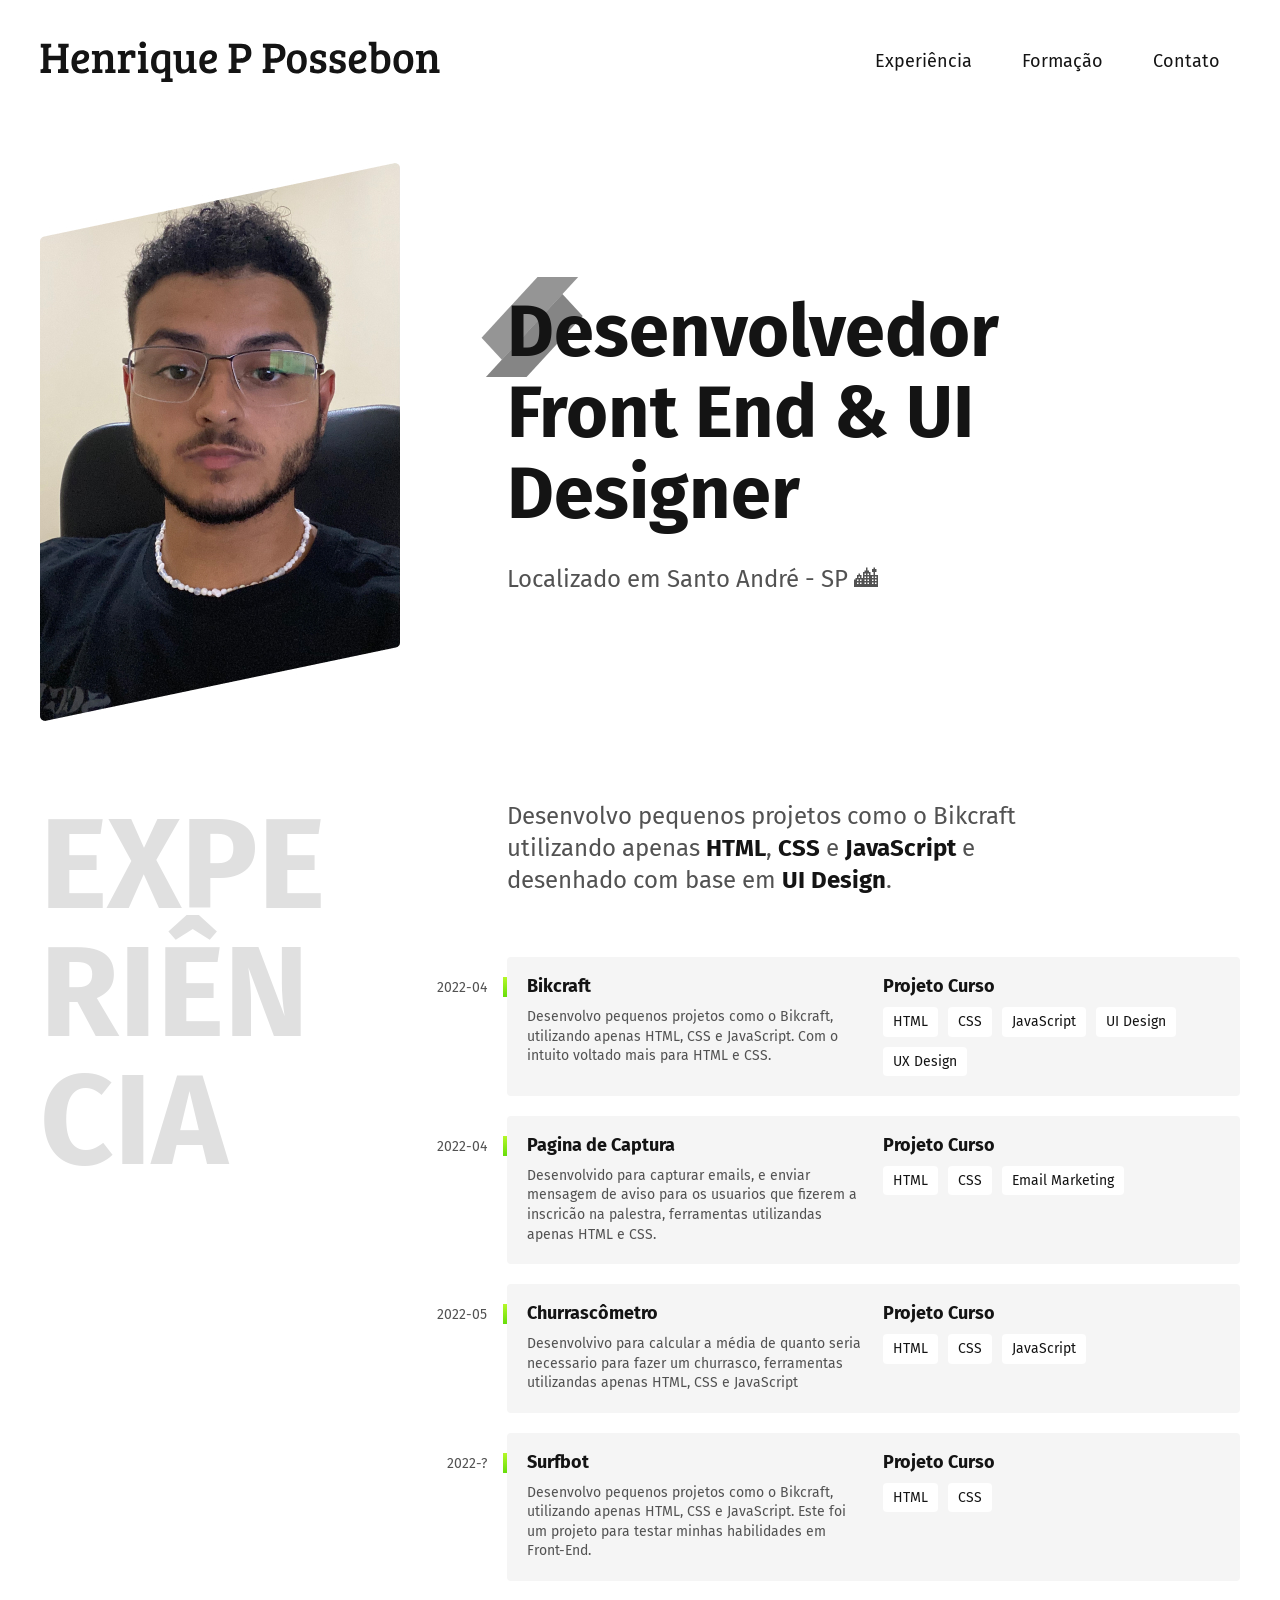
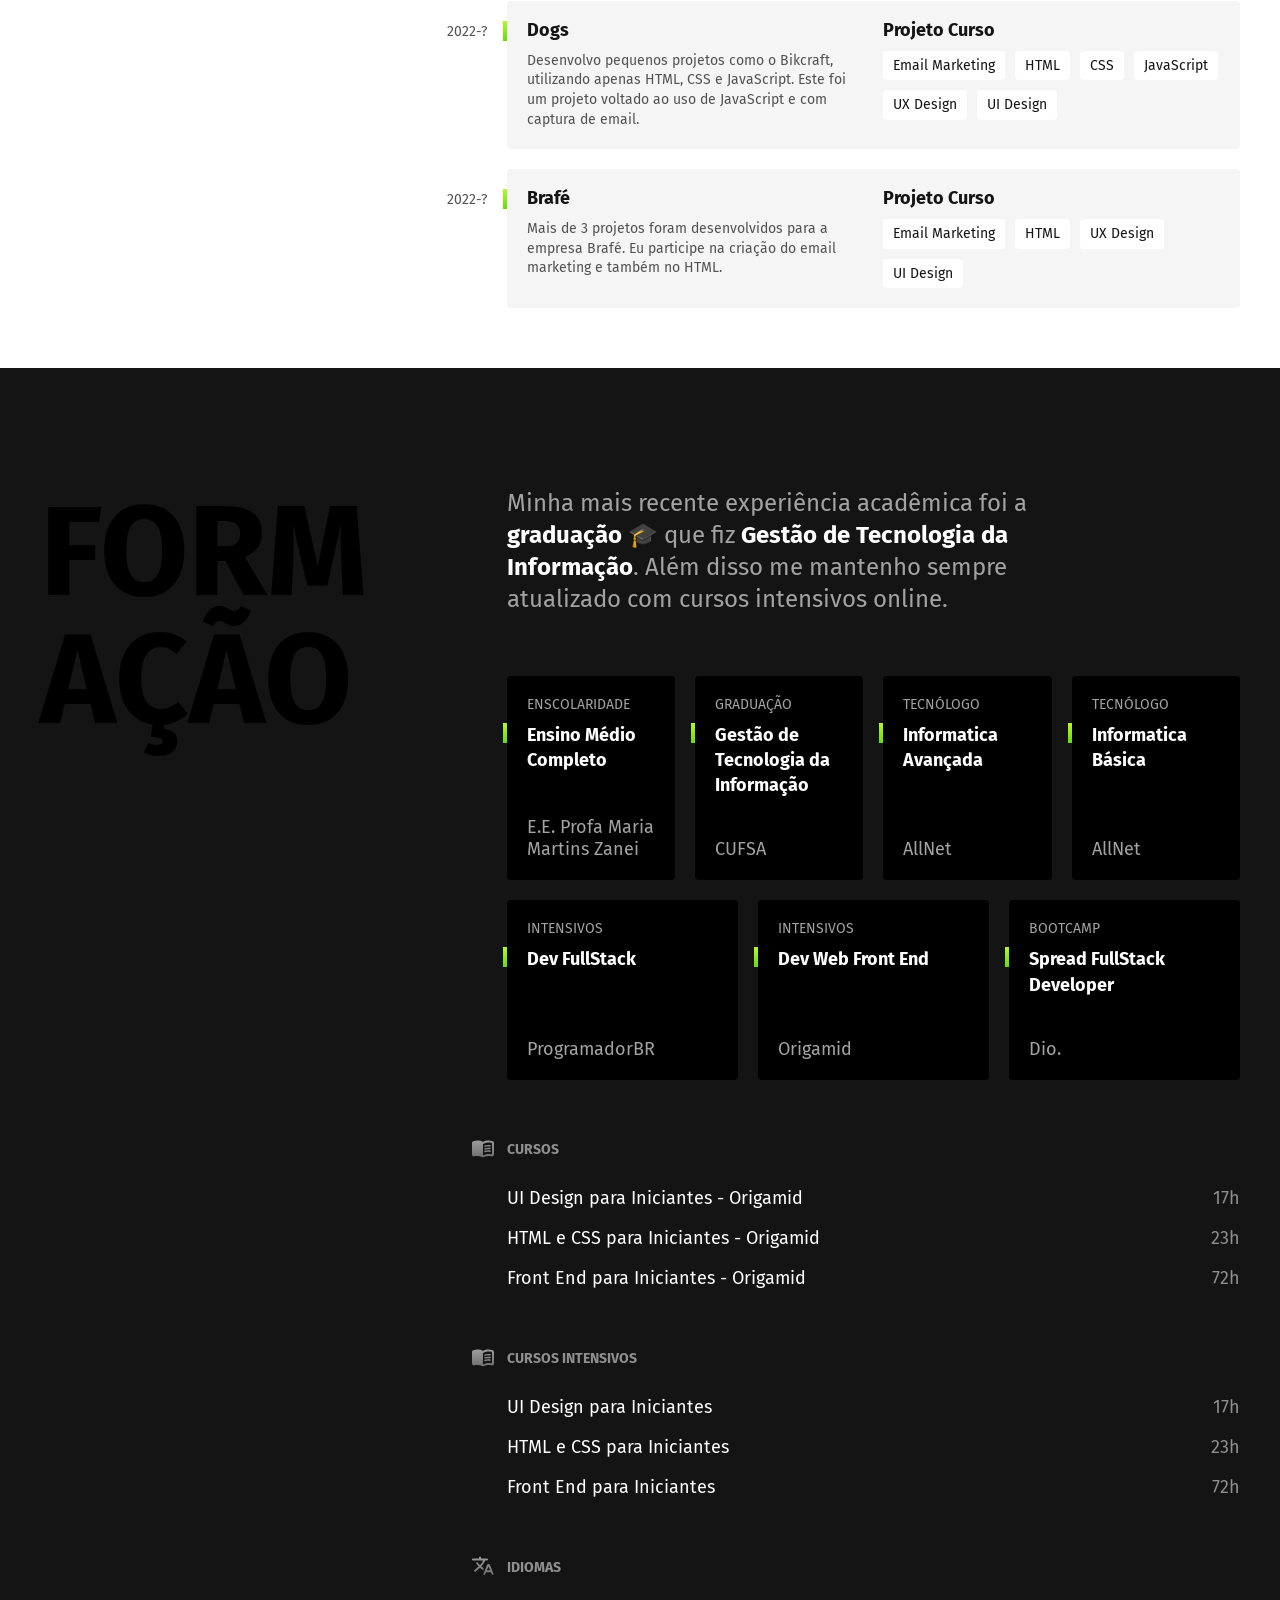
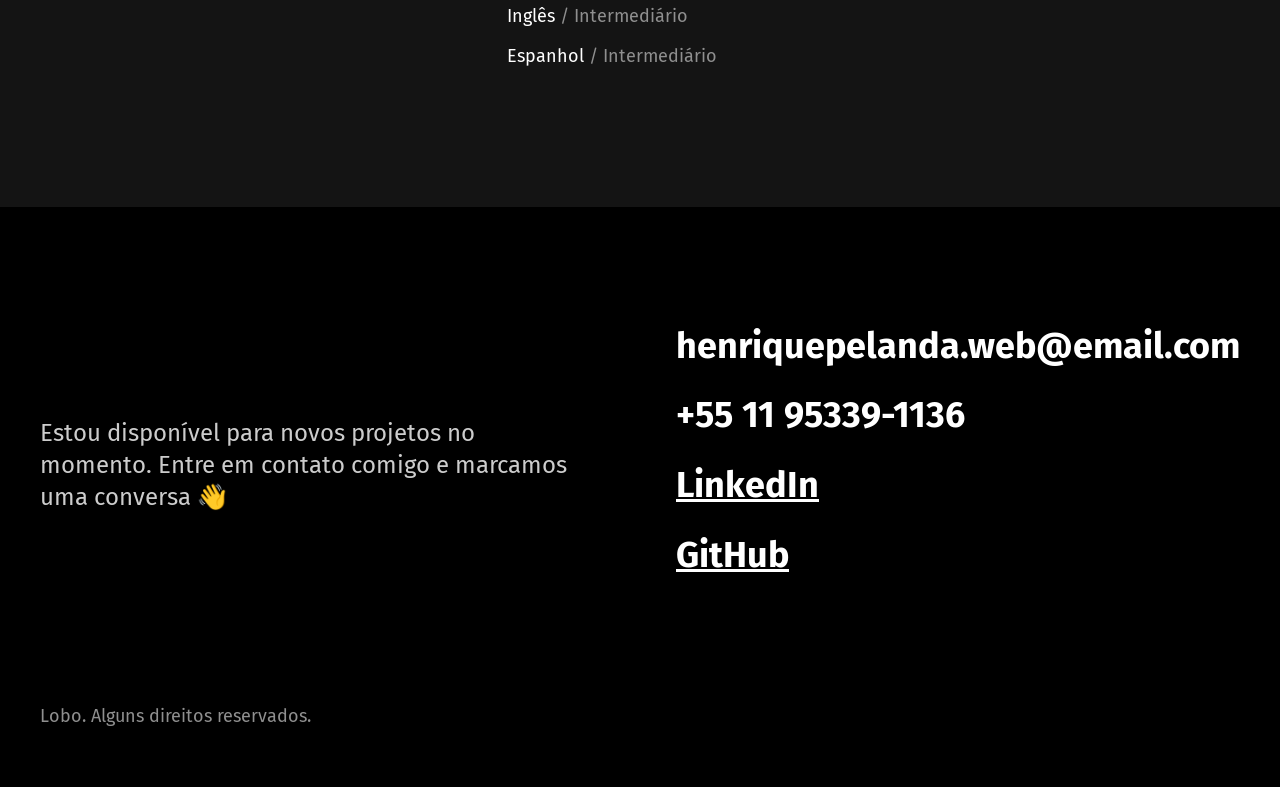
==== index.html @ 4c9cb6fb "commit remocao da pasta web" ====
<!DOCTYPE html>
<html lang="pt-br">

<head>
  <meta charset="UTF-8">
  <meta name="viewport" content="width=device-width, initial-scale=1.0">
  <title>Henrique Pelanda Possebon - Desenvolvedor Front End e Designer</title>
  <meta name="description" content="Desenvolvedor Front End e UX/UI Designer Localizado no Rio de Janeiro">
  <link rel="stylesheet" href="./css/style.min.css">
  <link rel="icon" href="./img/favicon.svg" type="image/svg+xml">

  <link rel="preconnect" href="https://fonts.googleapis.com">
  <link rel="preconnect" href="https://fonts.gstatic.com" crossorigin>
  <link href="https://fonts.googleapis.com/css2?family=Fira+Sans:wght@400;700&display=swap" rel="stylesheet">
</head>

<body>
  <header class="header">
    <img src="./img/marca.svg" alt="Henrique P Possebon" width="400" height="38">
    <nav>
      <ul class="header-menu">
        <li><a href="#experiencia">Experiência</a></li>
        <li><a href="#formacao">Formação</a></li>
        <li><a href="#contato">Contato</a></li>
      </ul>
    </nav>


  </header>

  <main class="introducao">
    <img src="./img/perfil.jpg" alt="Lobo Cinza" width="360" height="520">
    <div>
      <h1>Desenvolvedor<br>Front End & UI Designer</h1>
      <p>Localizado em Santo André - SP 🏙</p>
    </div>
  </main>

  <section class="experiencia" id="experiencia" aria-label="Experiência">
    <h2 class="subtitulo">Experiência</h2>
    <div>
      <p class="experiencia-texto">Desenvolvo pequenos projetos como o Bikcraft utilizando apenas <strong>HTML</strong>, <strong>CSS</strong> e <strong>JavaScript</strong> e desenhado com base em <strong>UI Design</strong>.

      <div class="empresa">
        <span class="empresa-ano">2022-04</span>
        <h3 class="empresa-titulo"><a href="https://github.com/Zilla3k/projeto-2022/tree/main/bikcraft">Bikcraft</a></h3>
        <span class="empresa-titulo">Projeto Curso</span>
        <p class="empresa-texto">Desenvolvo pequenos projetos como o Bikcraft, utilizando apenas HTML, CSS e JavaScript. Com o intuito voltado mais para HTML e CSS.</p>
        <ul class="empresa-habilidades">
          <li>HTML</li>
          <li>CSS</li>
          <li>JavaScript</li>
          <li>UI Design</li>
          <li>UX Design</li>
        </ul>
      </div>

      <div class="empresa">
        <span class="empresa-ano">2022-04</span>
        <h3 class="empresa-titulo"><a href="https://github.com/Zilla3k/Pagina-de-captura/tree/main/web">Pagina de Captura</a></h3>
        <span class="empresa-titulo">Projeto Curso</span>
        <p class="empresa-texto">Desenvolvido para capturar emails, e enviar mensagem de aviso para os usuarios que fizerem a inscricão na palestra, ferramentas utilizandas apenas HTML e CSS.</p>
        <ul class="empresa-habilidades">
          <li>HTML</li>
          <li>CSS</li>
          <li>Email Marketing</li>
        </ul>
      </div>

      <div class="empresa">
        <span class="empresa-ano">2022-05</span>
        <h3 class="empresa-titulo"><a href="">Churrascômetro</a></h3>
        <span class="empresa-titulo">Projeto Curso</span>
        <p class="empresa-texto">Desenvolvivo para calcular a média de quanto seria necessario para fazer um churrasco, ferramentas utilizandas apenas HTML, CSS e JavaScript</p>
        <ul class="empresa-habilidades">
          <li>HTML</li>
          <li>CSS</li>
          <li>JavaScript</li>
        </ul>
      </div>
      <div class="empresa">
        <span class="empresa-ano">2022-?</span>
        <h3 class="empresa-titulo"><a href="">Surfbot</a></h3>
        <span class="empresa-titulo">Projeto Curso</span>
        <p class="empresa-texto">Desenvolvo pequenos projetos como o Bikcraft, utilizando apenas HTML, CSS e JavaScript. Este foi um projeto para testar minhas habilidades em Front-End.</p>
        <ul class="empresa-habilidades">
          <li>HTML</li>
          <li>CSS</li>
        </ul>
      </div>

      <div class="empresa">
        <span class="empresa-ano">2022-?</span>
        <h3 class="empresa-titulo"><a href="">Dogs</a></h3>
        <span class="empresa-titulo">Projeto Curso</span>
        <p class="empresa-texto">Desenvolvo pequenos projetos como o Bikcraft, utilizando apenas HTML, CSS e JavaScript. Este foi um projeto voltado ao uso de JavaScript e com captura de email.</p>
        <ul class="empresa-habilidades">
          <li>Email Marketing</li>
          <li>HTML</li>
          <li>CSS</li>
          <li>JavaScript</li>
          <li>UX Design</li>
          <li>UI Design</li>
        </ul>
      </div>


      <div class="empresa">
        <span class="empresa-ano">2022-?</span>
        <h3 class="empresa-titulo"><a href="">Brafé</a></h3>
        <span class="empresa-titulo">Projeto Curso</span>
        <p class="empresa-texto">Mais de 3 projetos foram desenvolvidos para a empresa Brafé. Eu participe na criação do email marketing e também no HTML.</p>
        <ul class="empresa-habilidades">
          <li>Email Marketing</li>
          <li>HTML</li>
          <li>UX Design</li>
          <li>UI Design</li>
        </ul>
      </div>

    </div>
  </section>

  <section class="formacao" id="formacao" aria-label="Formação">
    <div class="formacao-container">
      <h2 class="subtitulo">Formação</h2>

      <div>
        <p class="formacao-texto">
          Minha mais recente experiência acadêmica foi a <strong>graduação</strong> 🎓 que fiz <strong>Gestão de Tecnologia da Informação</strong>. Além disso me mantenho sempre atualizado com cursos intensivos online.
        </p>

        <ul class="faculdade-lista">
          <li class="faculdade">
            <span class="faculdade-tipo">Enscolaridade</span>
            <h3 class="faculdade-curso">Ensino Médio Completo</h3>
            <span class="faculdade-instituicao">E.E. Profa Maria Martins Zanei</span>
          </li>
          <li class="faculdade">
            <span class="faculdade-tipo">Graduação</span>
            <h3 class="faculdade-curso">Gestão de Tecnologia da Informação</h3>
            <span class="faculdade-instituicao">CUFSA</span>
          </li>
          <li class="faculdade">
            <span class="faculdade-tipo">Tecnólogo</span>
            <h3 class="faculdade-curso">Informatica Avançada</h3>
            <span class="faculdade-instituicao">AllNet</span>
          </li>
          <li class="faculdade">
            <span class="faculdade-tipo">Tecnólogo</span>
            <h3 class="faculdade-curso">Informatica Básica</h3>
            <span class="faculdade-instituicao">AllNet</span>
          </li>
          <li class="faculdade">
            <span class="faculdade-tipo">Intensivos</span>
            <h3 class="faculdade-curso">Dev FullStack</h3>
            <span class="faculdade-instituicao">ProgramadorBR</span>
          </li>
          <li class="faculdade">
            <span class="faculdade-tipo">Intensivos</span>
            <h3 class="faculdade-curso">Dev Web Front End</h3>
            <span class="faculdade-instituicao">Origamid</span>
          </li>
          <li class="faculdade">
            <span class="faculdade-tipo">Bootcamp</span>
            <h3 class="faculdade-curso">Spread FullStack Developer</h3>
            <span class="faculdade-instituicao">Dio.</span>
          </li>
        </ul>

        <div class="formacao-extra">
          <div class="cursos">
            <h3>Cursos</h3>
            <ul>
              <li>UI Design para Iniciantes - Origamid <span>17h</span></li>
              <li>HTML e CSS para Iniciantes - Origamid <span>23h</span></li>
              <li>Front End para Iniciantes - Origamid <span>72h</span></li>
              <!-- <li>JavaScript Completo ES6<span>37h</span></li> -->
            </ul>
          </div>
          <div class="cursos">
            <h3>Cursos Intensivos</h3>
            <ul>
              <li>UI Design para Iniciantes <span>17h</span></li>
              <li>HTML e CSS para Iniciantes <span>23h</span></li>
              <li>Front End para Iniciantes <span>72h</span></li>
              <!-- <li>JavaScript Completo ES6<span>37h</span></li> -->
            </ul>
          </div>
          <div class="idiomas">
            <h3>Idiomas</h3>
            <ul>
              <li>Inglês <span>/ Intermediário</span></li>
              <li>Espanhol <span>/ Intermediário</span></li>
            </ul>
          </div>
        </div>
      </div>
    </div>
  </section>

  <footer class="footer" id="contato">
    <div class="footer-container">
      <p class="footer-texto">Estou disponível para novos projetos no momento. Entre em contato comigo e marcamos uma conversa 👋</p>
      <ul class="footer-contato">
        <li>henriquepelanda.web@email.com</li>
        <li>+55 11 95339-1136</li>
        <li><a href="https://www.linkedin.com/in/henrique-pelanda-54a5721b5/">LinkedIn</a></li>
        <li><a href="https://github.com/Zilla3k/">GitHub</a></li>
      </ul>
      <p class="footer-copy">Lobo. Alguns direitos reservados.</p>
    </div>
  </footer>

</body>

</html>
---- css/style.min.css ----
body {
  font-family: "Fira Sans", Arial, sans-serif;
  margin: 0;
  color: #141414;
}
h1,
h2,
h3,
p {
  margin: 0;
}
ul {
  margin: 0;
  padding: 0;
  list-style: none;
}
img {
  max-width: 100%;
  height: auto;
  display: block;
}
.subtitulo {
  font-size: 8rem;
  line-height: 1;
  text-transform: uppercase;
  word-break: break-all;
  max-width: 4ch;
}
@media (max-width: 800px) {
  .subtitulo {
    font-size: 3rem;
    text-transform: capitalize;
    max-width: initial !important;
  }
}
.header {
  max-width: 1200px;
  padding: 40px 20px;
  margin: 0 auto;
  display: flex;
  justify-content: space-between;
  align-items: center;
}
.header-menu {
  display: flex;
  flex-wrap: wrap;
  gap: 10px;
  justify-content: center;
}
.header-menu a {
  font-size: 1.125rem;
  line-height: 1.3;
  padding: 10px 20px;
  text-decoration: none;
  color: #141414;
  display: block;
}
@media (max-width: 800px) {
  .header {
    flex-direction: column;
    gap: 40px;
    padding: 20px;
  }
  .header a {
    background: #f5f5f5;
    border-radius: 4px;
  }
}
.introducao {
  max-width: 1200px;
  padding: 40px 20px;
  margin: 0 auto;
  display: grid;
  grid-template-columns: 1fr 2fr;
  gap: 100px;
  align-items: center;
}
.introducao h1 {
  font-size: 4.5rem;
  line-height: 1.125;
  margin-bottom: 30px;
  position: relative;
}
.introducao h1::before {
  content: "";
  display: block;
  width: 130px;
  height: 100px;
  background: url("../img/detalhe.svg") no-repeat center;
  position: absolute;
  top: -15px;
  left: -40px;
  z-index: -1;
}
.introducao p {
  font-size: 1.5rem;
  color: #525252;
}
@media (max-width: 1000px) {
  .introducao h1 {
    font-size: 3rem;
  }
}
@media (max-width: 800px) {
  .introducao {
    grid-template-columns: 1fr 1fr;
    gap: 40px;
  }
  .introducao h1 {
    font-size: 2rem;
  }
  .introducao h1::before {
    width: 30px;
    height: 10px;
    left: 0;
  }
}
@media (max-width: 400px) {
  .introducao {
    grid-template-columns: 1fr;
  }
  .introducao img {
    display: none;
  }
}
.experiencia {
  max-width: 1200px;
  padding: 40px 20px;
  margin: 0 auto;
  display: grid;
  grid-template-columns: 1fr 2fr;
  gap: 100px;
}
.experiencia .subtitulo {
  color: #e0e0e0;
}
.experiencia-texto {
  font-size: 1.5rem;
  line-height: 1.33;
  max-width: 40ch;
  margin-bottom: 60px;
  color: #525252;
}
.experiencia-texto strong {
  color: #141414;
}
.empresa {
  display: grid;
  grid-template-columns: 1fr 1fr;
  gap: 10px 20px;
  padding: 20px;
  background: #f5f5f5;
  margin-bottom: 20px;
  border-radius: 4px;
  position: relative;
}

.empresa a {
  text-decoration: none;
  color: inherit;
}

.empresa::before {
  content: "";
  display: block;
  width: 4px;
  height: 20px;
  background: linear-gradient(#b6f829, #67dd0a);
  position: absolute;
  top: 20px;
  left: -4px;
}
.empresa-ano {
  position: absolute;
  top: 22px;
  left: -100px;
  text-align: right;
  width: 80px;
  color: #525252;
  font-size: 0.875rem;
}
.empresa-titulo {
  font-size: 1.125rem;
  line-height: 1.1;
  font-weight: 700;
}
.empresa-texto {
  font-size: 0.875rem;
  line-height: 1.4;
  color: #525252;
}
.empresa-habilidades {
  display: flex;
  flex-wrap: wrap;
  gap: 10px;
  align-content: start;
}
.empresa-habilidades li {
  font-size: 0.875rem;
  line-height: 1.4;
  border-radius: 4px;
  background: #fff;
  padding: 5px 10px;
}
@media (max-width: 800px) {
  .experiencia {
    grid-template-columns: 1fr;
    gap: 40px;
  }
  .experiencia .subtitulo {
    color: #141414;
  }
  .experiencia-texto {
    font-size: 1.25rem;
  }
  .empresa-ano {
    position: initial;
    order: 1;
    width: initial;
    text-align: left;
  }
}
@media (max-width: 400px) {
  .empresa {
    grid-template-columns: 1fr;
  }
}
.formacao {
  background: #141414;
  color: #fff;
}
.formacao-container {
  max-width: 1200px;
  padding: 120px 20px;
  margin: 0 auto;
  display: grid;
  grid-template-columns: 1fr 2fr;
  gap: 100px;
  position: relative;
}
.formacao-container::after {
  content: "";
  display: block;
  width: 130px;
  height: 100px;
  /* background: url("../img/detalhe.svg") no-repeat center; */
  position: absolute;
  bottom: -50px;
  left: 20px;
}
.formacao .subtitulo {
  color: #000;
  max-width: 5ch;
}
.formacao-texto {
  font-size: 1.5rem;
  line-height: 1.33;
  max-width: 40ch;
  margin-bottom: 60px;
  color: #a3a3a3;
}
.formacao-texto strong {
  color: #fff;
}
.faculdade-lista {
  display: flex;
  flex-wrap: wrap;
  gap: 20px;
  margin-bottom: 60px;
}
.faculdade {
  flex: 1;
  background: #000;
  padding: 20px;
  border-radius: 4px;
  display: flex;
  flex-direction: column;
}
.faculdade-tipo {
  font-size: 0.875rem;
  text-transform: uppercase;
  color: #a3a3a3;
  margin-bottom: 10px;
}
.faculdade-curso {
  flex: 1;
  font-size: 1.125rem;
  line-height: 1.4;
  margin-bottom: 40px;
  position: relative;
}
.faculdade-curso::before {
  content: "";
  display: block;
  width: 4px;
  height: 20px;
  background: linear-gradient(#b6f829, #67dd0a);
  position: absolute;
  left: -24px;
}
.faculdade-instituicao {
  font-size: 1.125rem;
  color: #a3a3a3;
}
.cursos {
  margin-bottom: 60px;
}
.formacao-extra h3 {
  font-size: 0.875rem;
  line-height: 1.4;
  color: #8f8f8f;
  text-transform: uppercase;
  margin-bottom: 30px;
  position: relative;
}
.formacao-extra h3::before {
  display: block;
  content: "";
  width: 24px;
  height: 24px;
  position: absolute;
  left: -36px;
  top: -4px;
}
.cursos h3::before {
  background: url("../img/cursos.svg") no-repeat center center;
}
.idiomas h3::before {
  background: url("../img/idiomas.svg") no-repeat center center;
}
.formacao-extra li {
  font-size: 1.125rem;
  line-height: 1.1;
  margin-bottom: 20px;
}
.formacao-extra span {
  color: #8f8f8f;
}
.cursos li {
  display: flex;
  justify-content: space-between;
}
@media (max-width: 800px) {
  .formacao-container {
    grid-template-columns: 1fr;
    padding: 60px 20px;
    gap: 40px;
  }
  .formacao .subtitulo {
    color: #fff;
  }
  .formacao-texto {
    font-size: 1.25rem;
  }
  .formacao-extra h3::before {
    position: initial;
    margin-bottom: 10px;
  }
}
.footer {
  background: #000;
}
.footer-container {
  max-width: 1200px;
  padding: 120px 20px 60px 20px;
  margin: 0 auto;
  display: grid;
  grid-template-columns: 1fr 1fr;
  gap: 100px;
  align-items: center;
}
.footer-texto {
  font-size: 1.5rem;
  line-height: 1.33;
  color: #ccc;
}
.footer-contato li {
  font-weight: 700;
  font-size: 2.25rem;
  line-height: 1.1;
  color: #fff;
  margin-bottom: 30px;
}
.footer-contato li a {
  color: #fff;
}
.footer-copy {
  grid-column: 1/-1;
  font-size: 1.125rem;
  color: #8f8f8f;
}
@media (max-width: 800px) {
  .footer-container {
    grid-template-columns: 1fr;
    gap: 40px;
  }
  .footer-contato li {
    font-size: 1.5rem;
  }
}
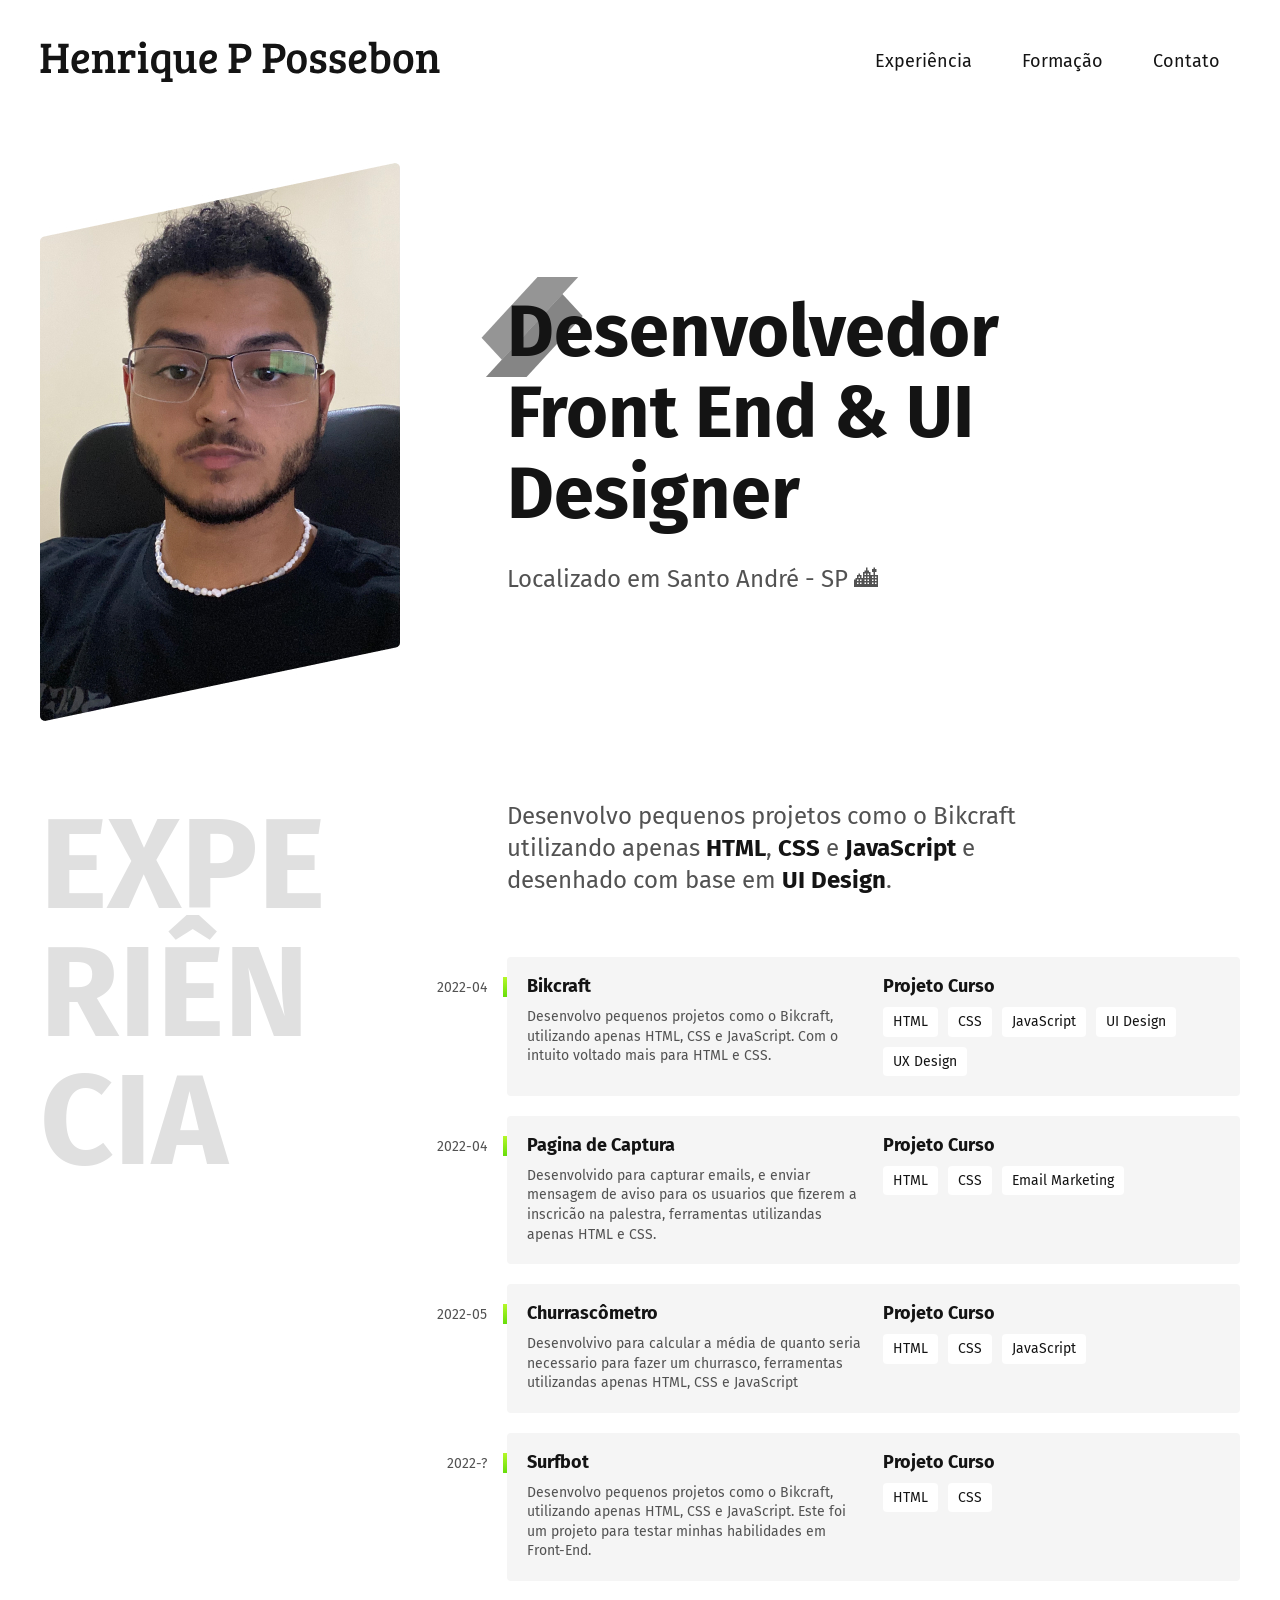
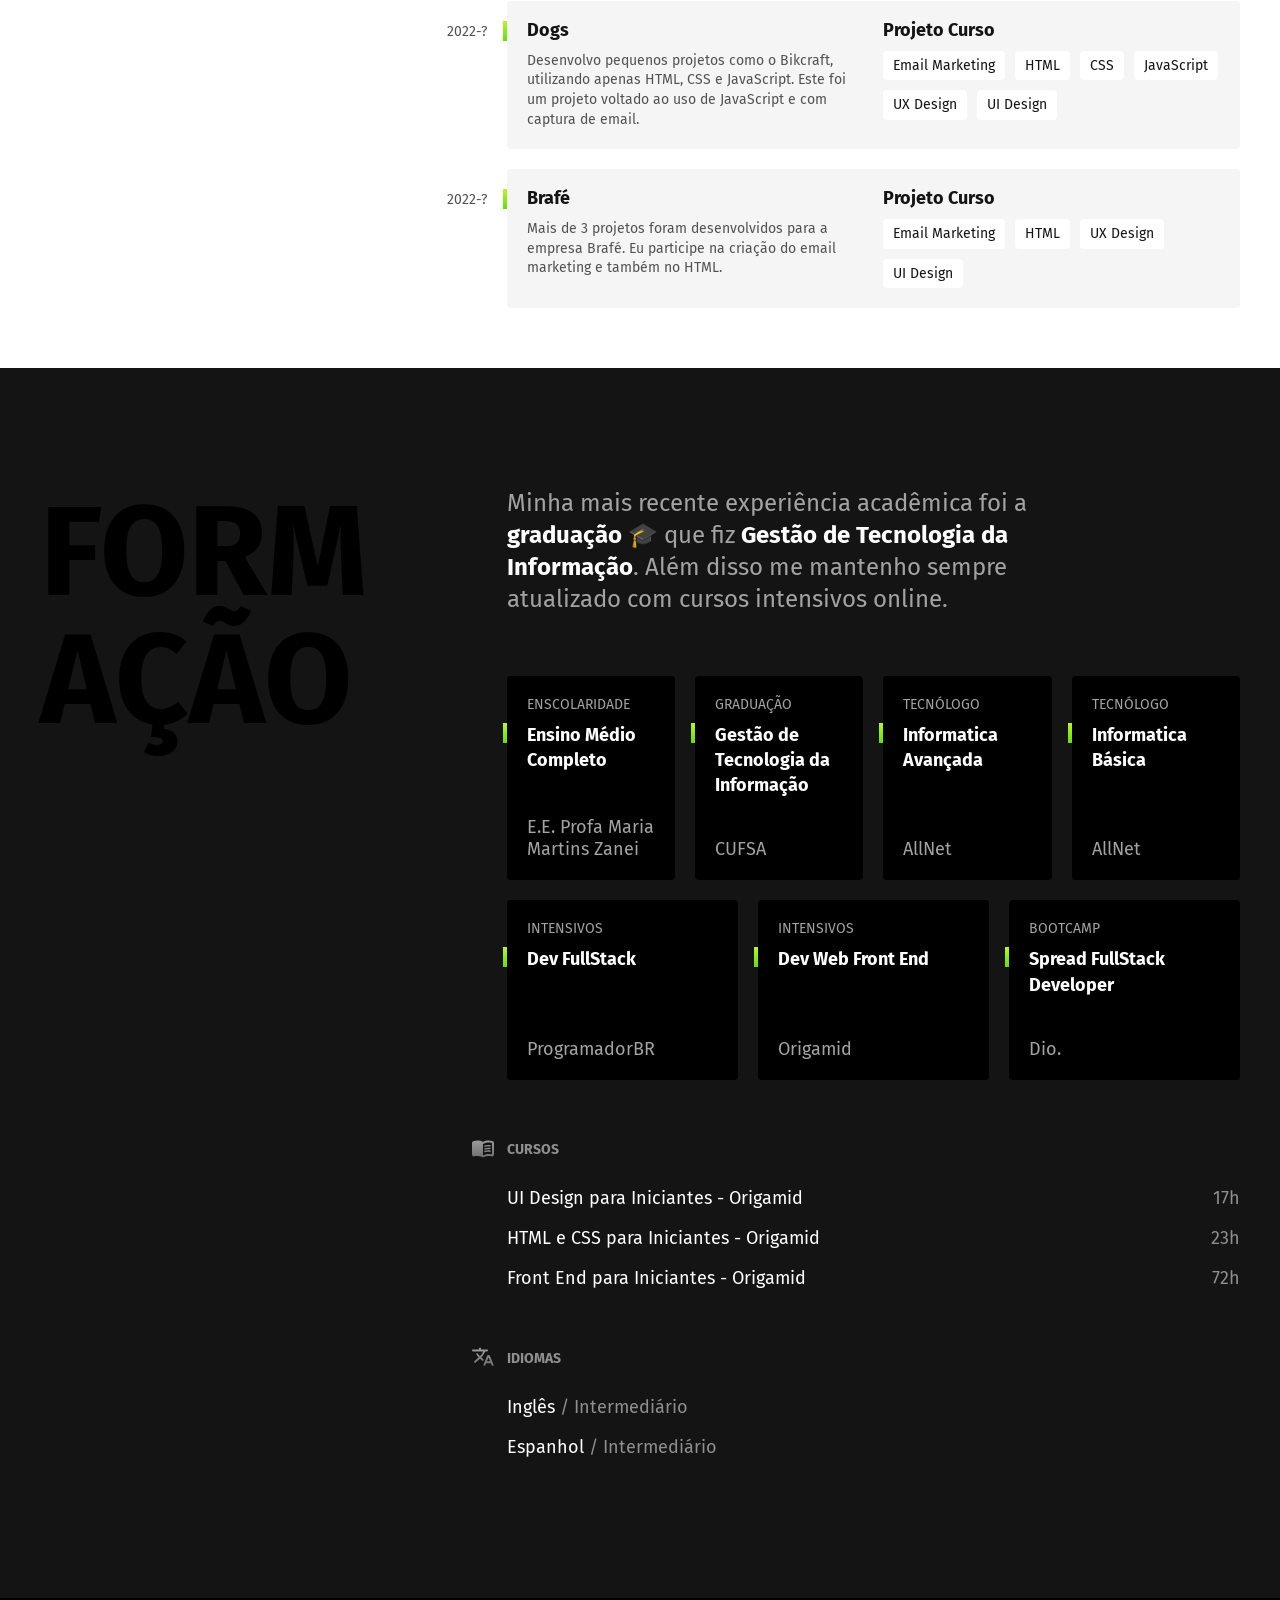
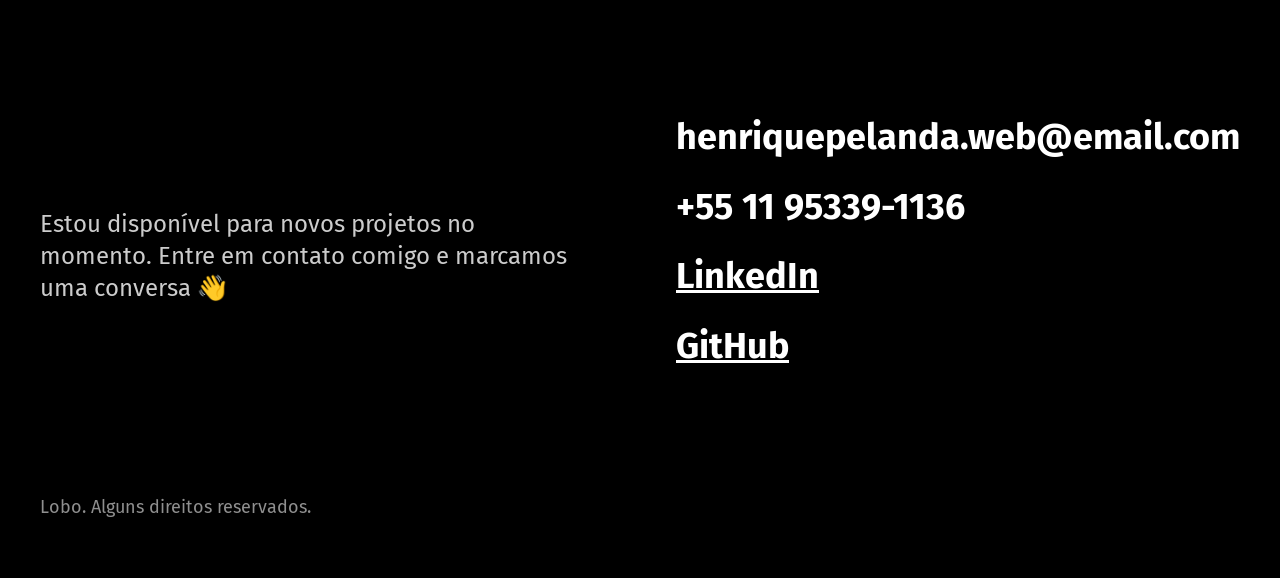
==== commit 2c75b7c0: "commit correcao curso duplicado" ====
--- a/index.html
+++ b/index.html
@@ -178,15 +178,7 @@
               <!-- <li>JavaScript Completo ES6<span>37h</span></li> -->
             </ul>
           </div>
-          <div class="cursos">
-            <h3>Cursos Intensivos</h3>
-            <ul>
-              <li>UI Design para Iniciantes <span>17h</span></li>
-              <li>HTML e CSS para Iniciantes <span>23h</span></li>
-              <li>Front End para Iniciantes <span>72h</span></li>
-              <!-- <li>JavaScript Completo ES6<span>37h</span></li> -->
-            </ul>
-          </div>
+
           <div class="idiomas">
             <h3>Idiomas</h3>
             <ul>
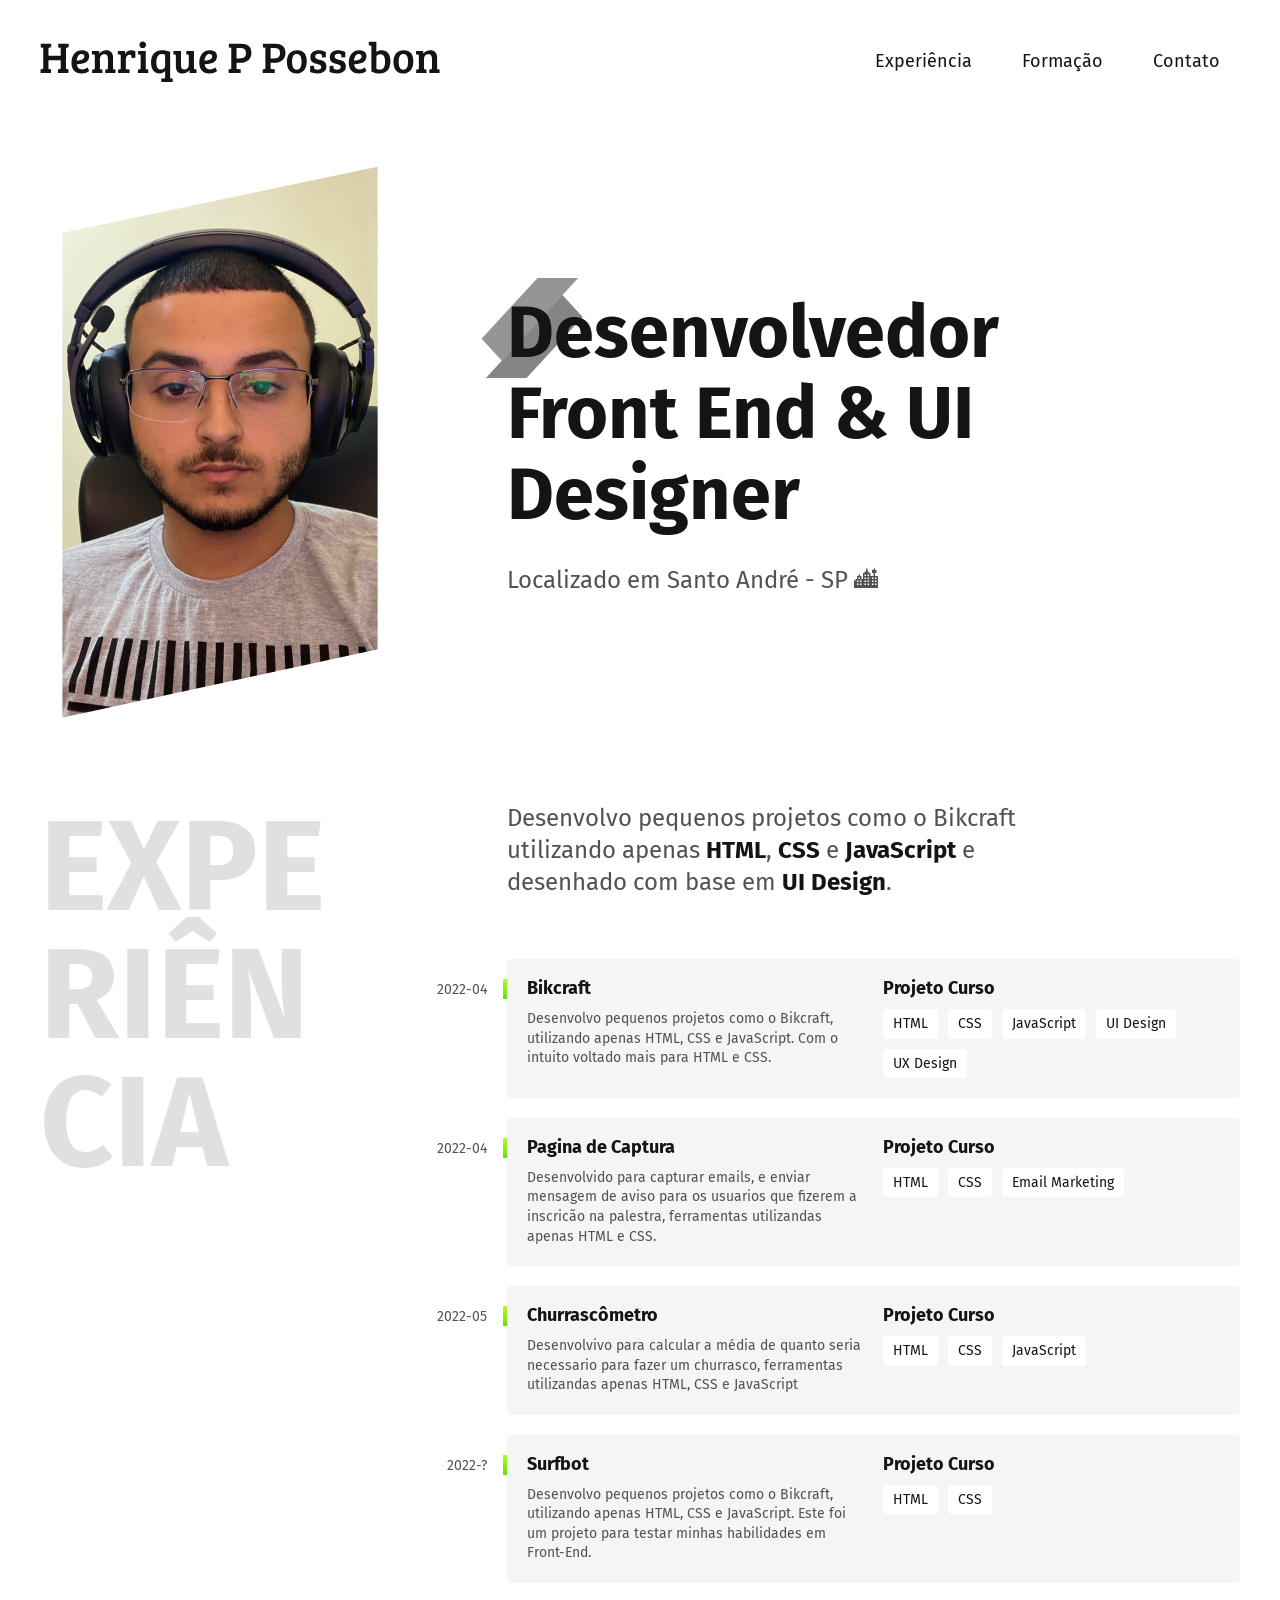
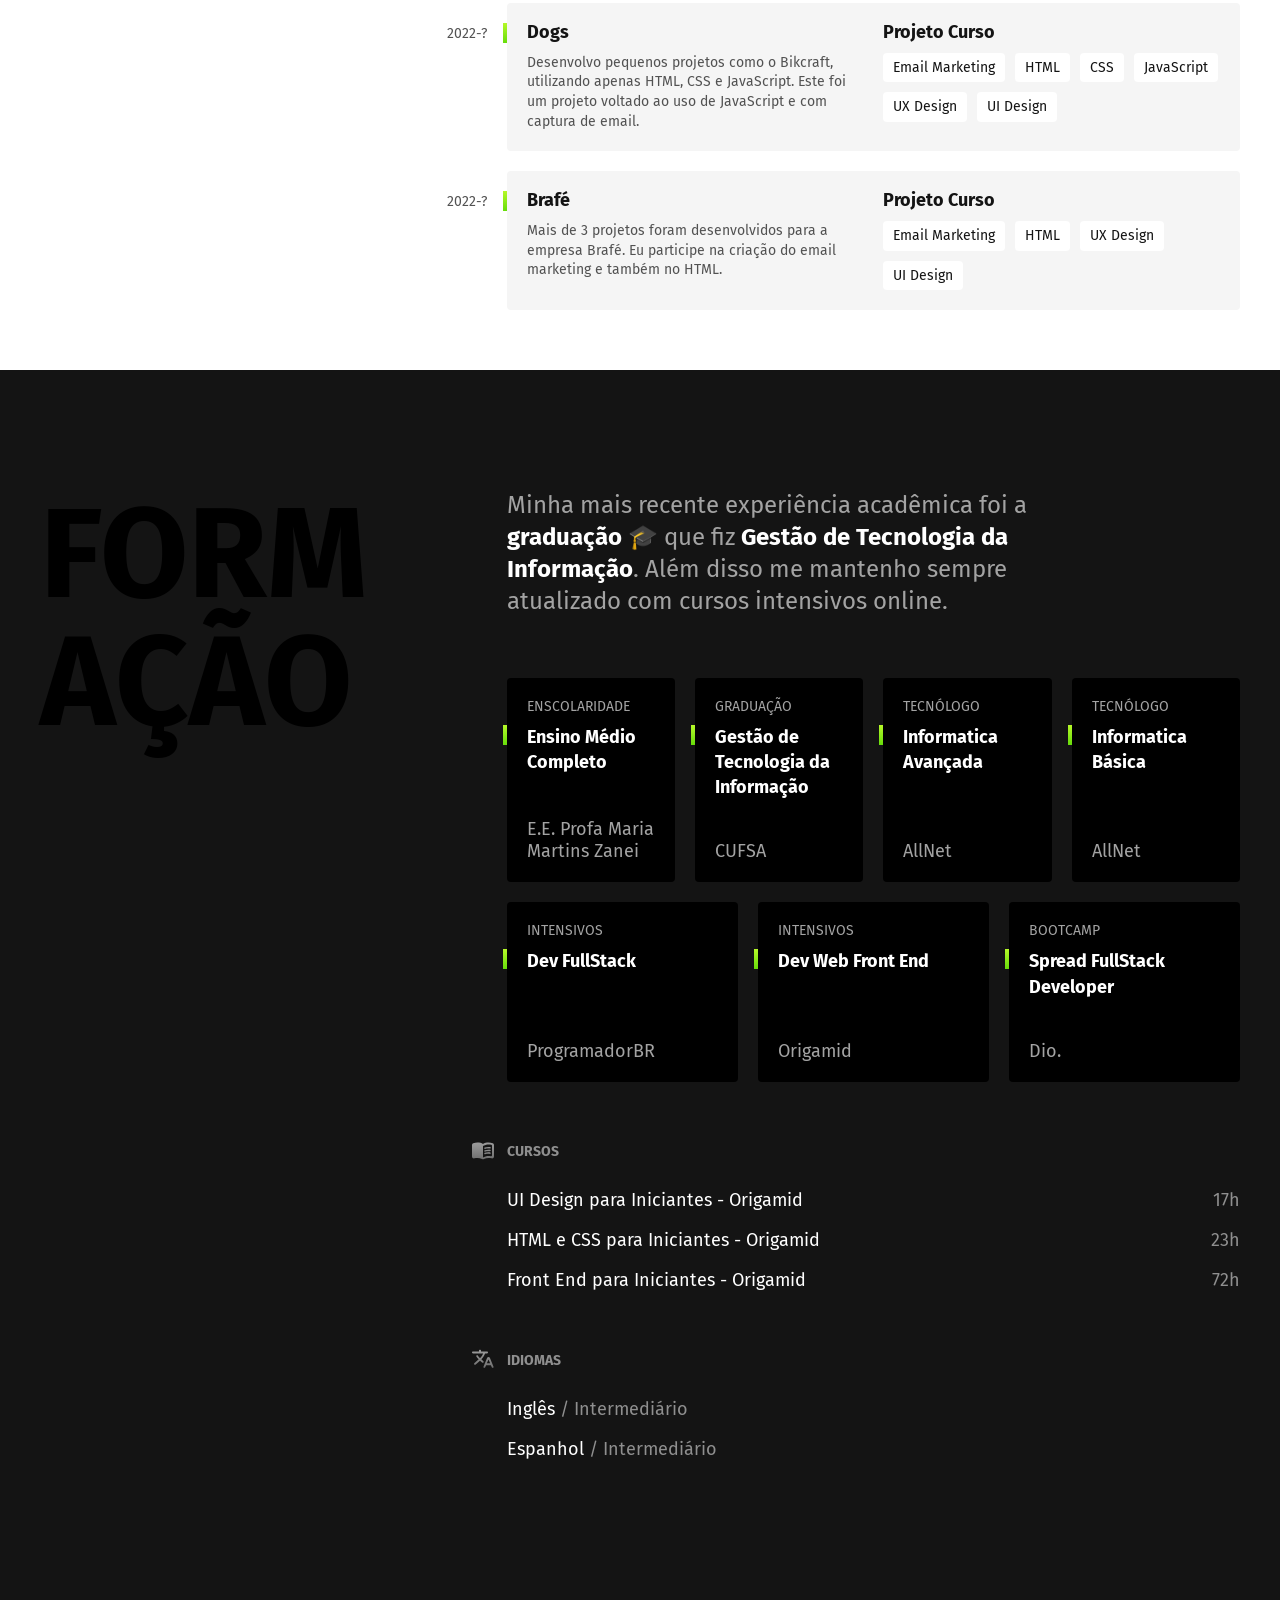
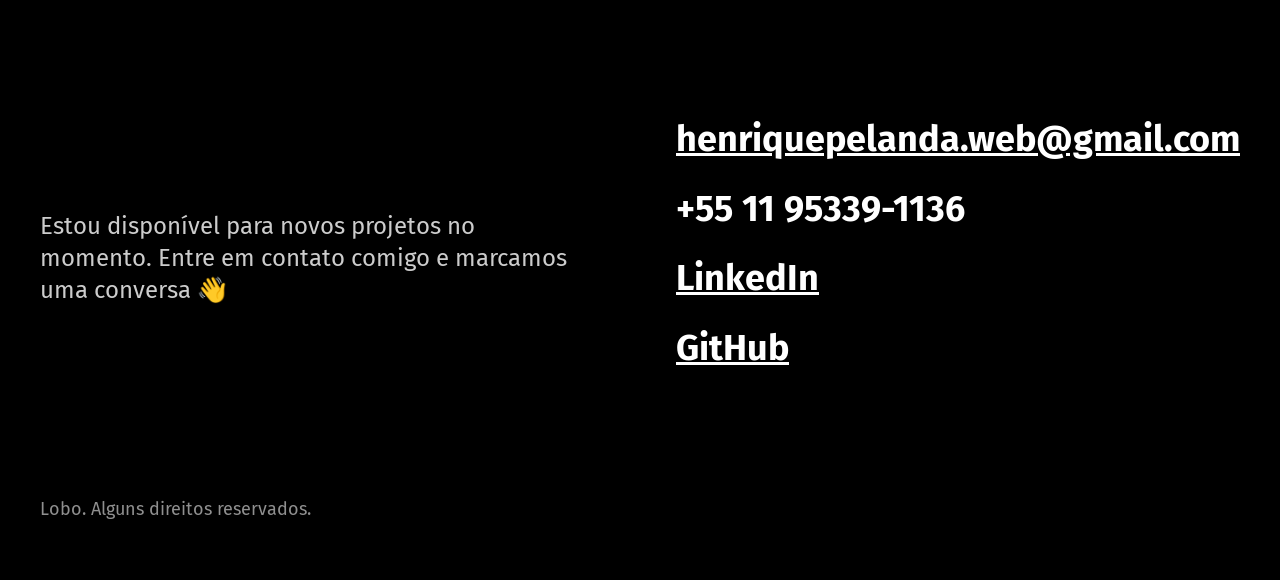
==== commit a2354bde: "commit correcao email footer" ====
--- a/index.html
+++ b/index.html
@@ -195,7 +195,7 @@
     <div class="footer-container">
       <p class="footer-texto">Estou disponível para novos projetos no momento. Entre em contato comigo e marcamos uma conversa 👋</p>
       <ul class="footer-contato">
-        <li>henriquepelanda.web@email.com</li>
+        <li><a href="mailto:henriquepelanda.web@gmail.com"> henriquepelanda.web@gmail.com</a></li>
         <li>+55 11 95339-1136</li>
         <li><a href="https://www.linkedin.com/in/henrique-pelanda-54a5721b5/">LinkedIn</a></li>
         <li><a href="https://github.com/Zilla3k/">GitHub</a></li>
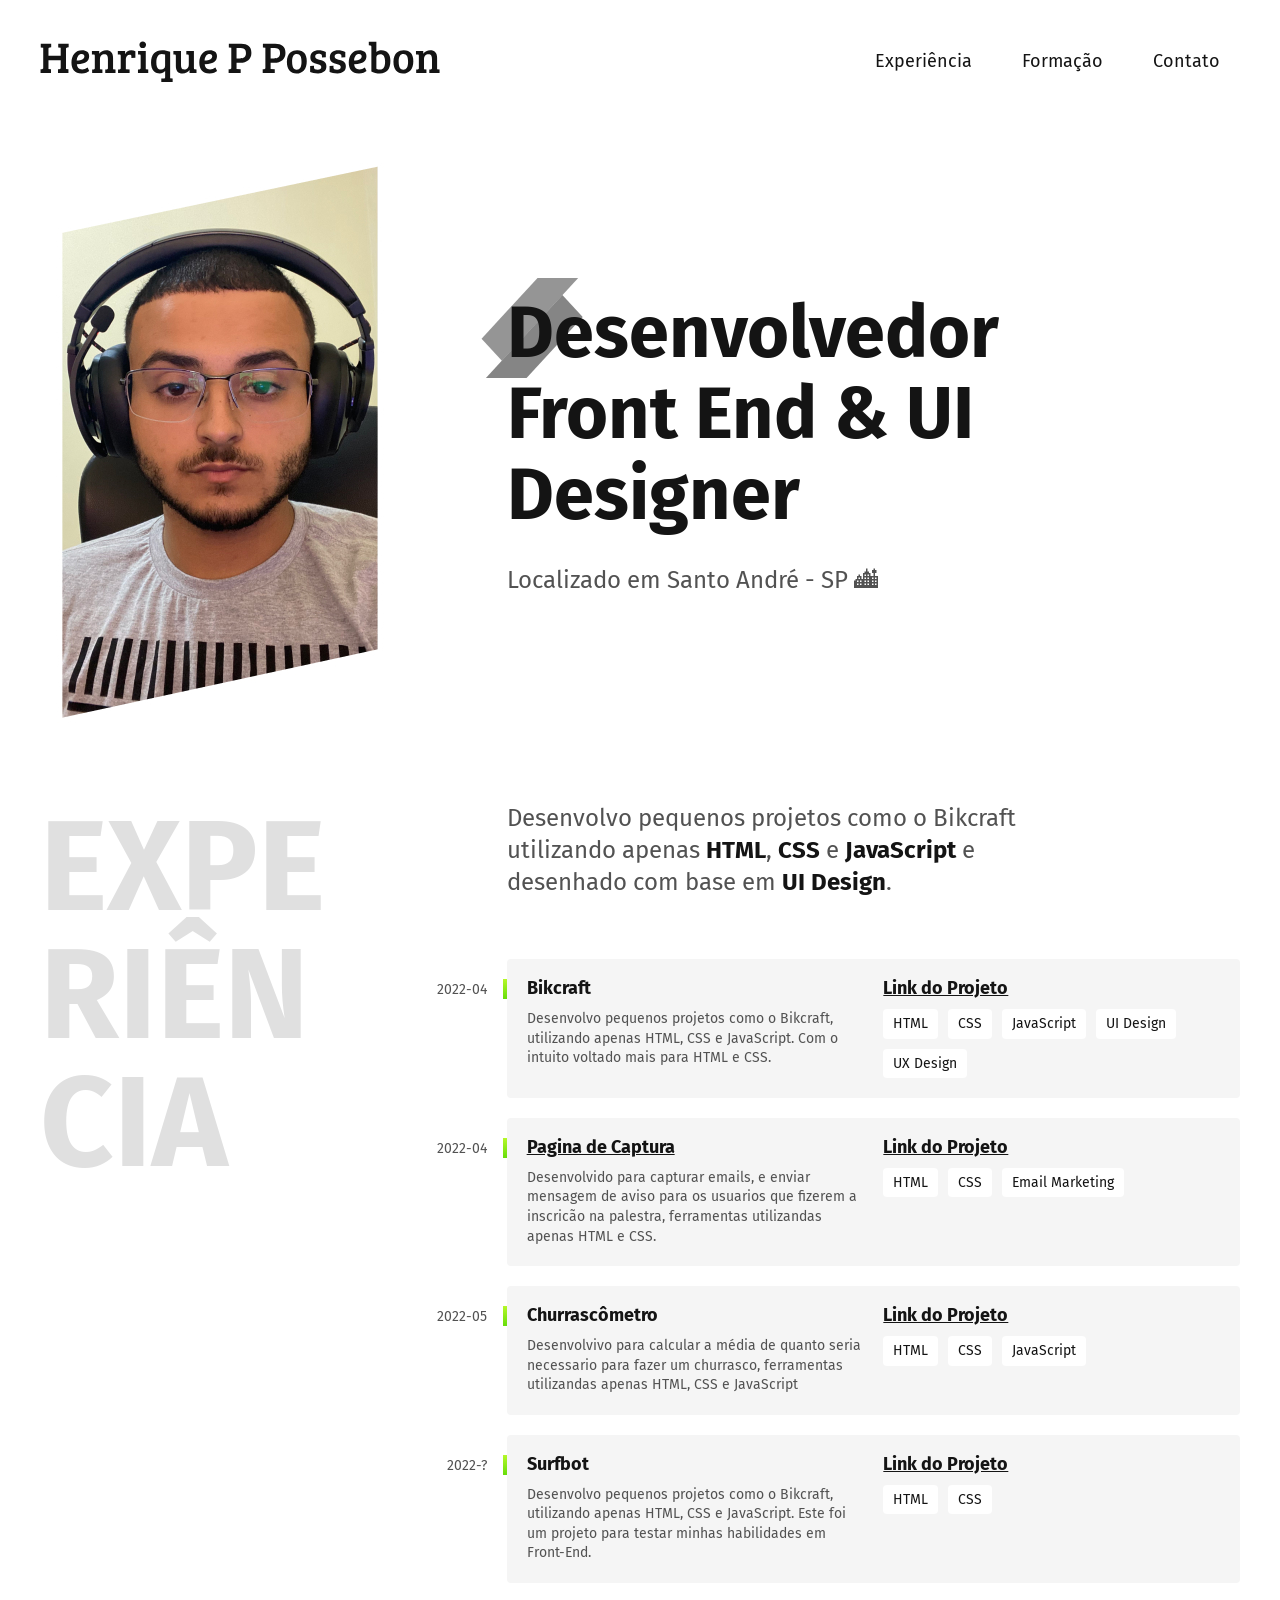
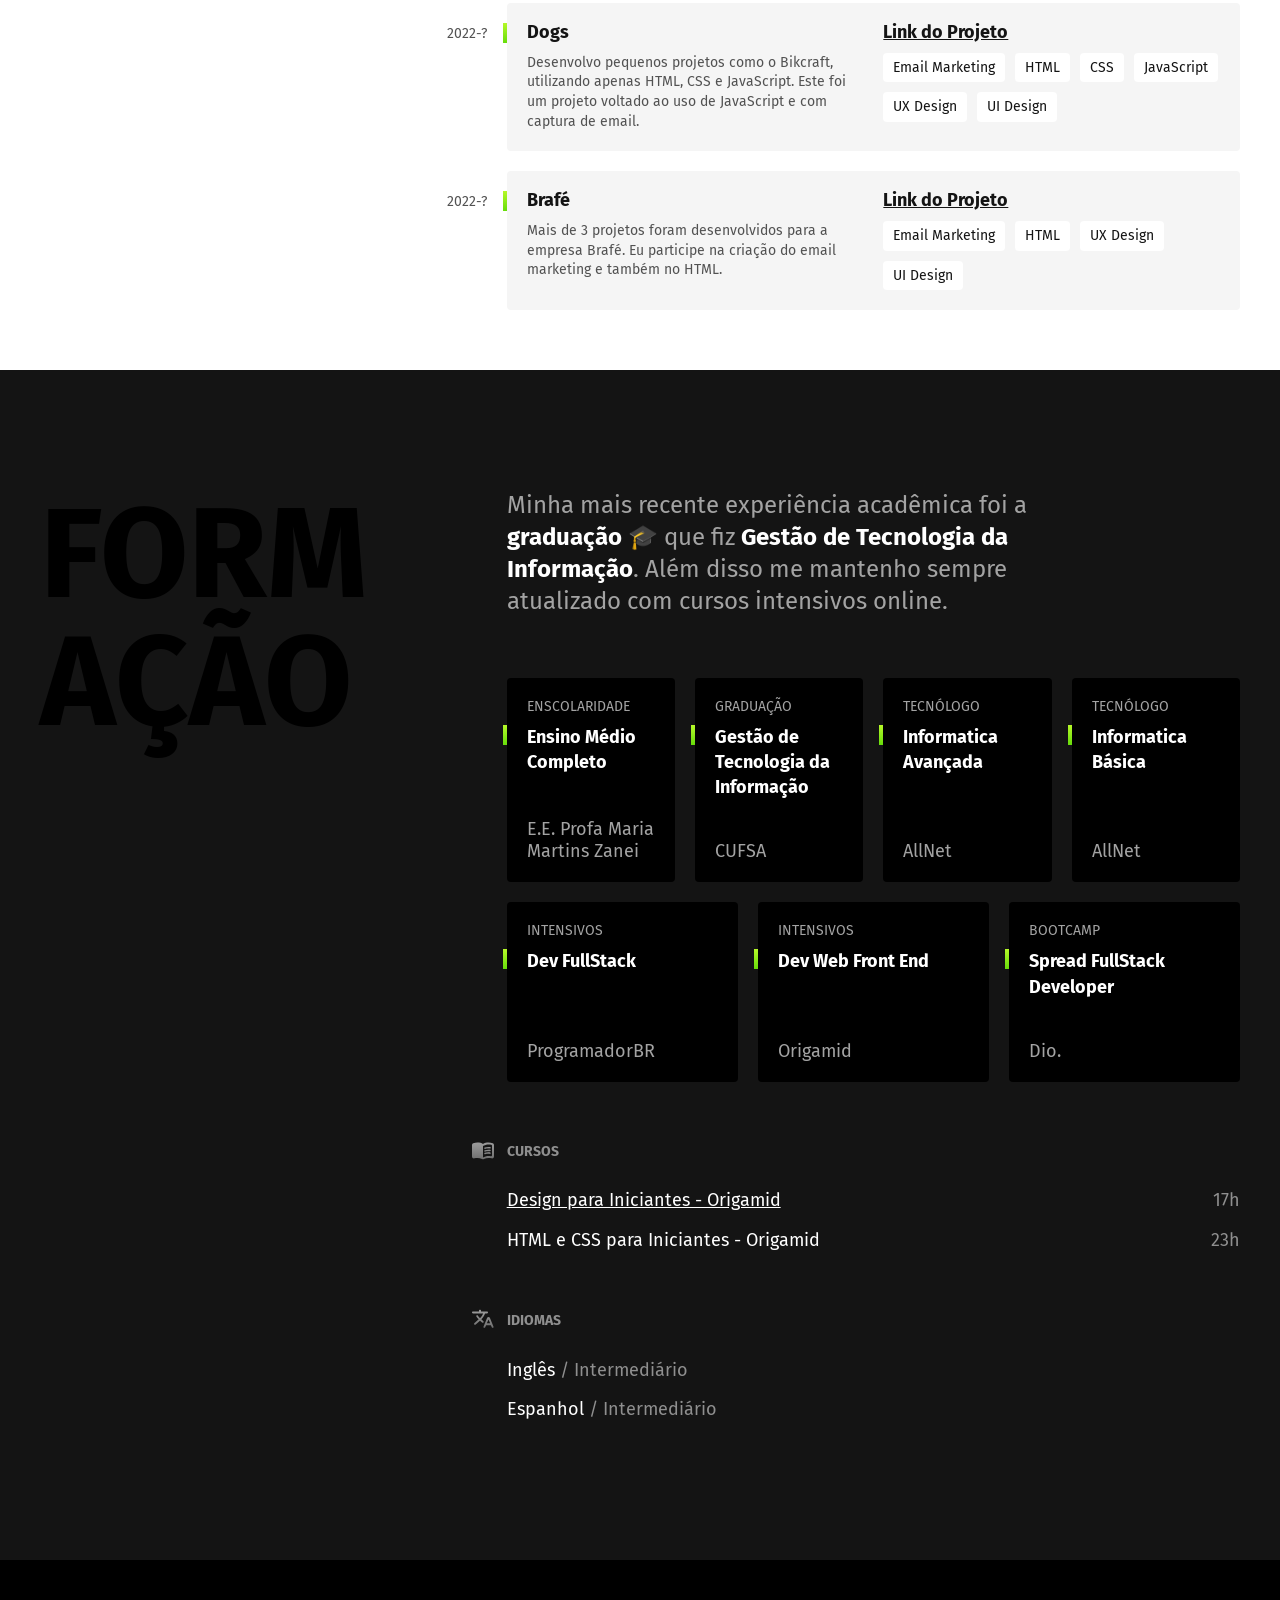
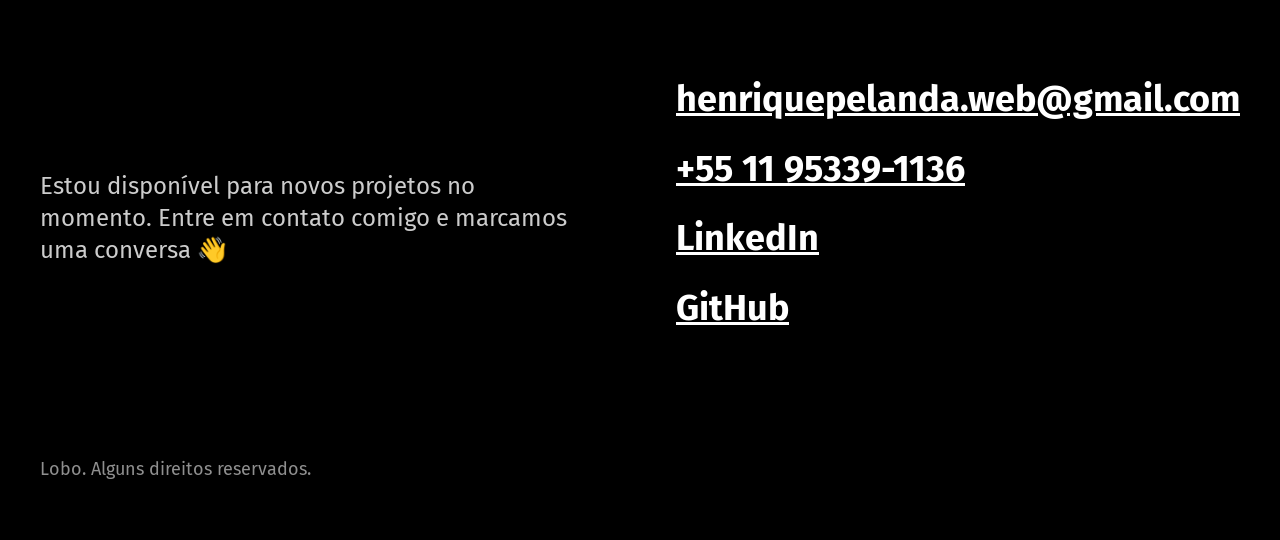
==== commit 2024808b: "commit alteracoes contato e projetos" ====
--- a/index.html
+++ b/index.html
@@ -43,8 +43,8 @@
 
       <div class="empresa">
         <span class="empresa-ano">2022-04</span>
-        <h3 class="empresa-titulo"><a href="https://github.com/Zilla3k/projeto-2022/tree/main/bikcraft">Bikcraft</a></h3>
-        <span class="empresa-titulo">Projeto Curso</span>
+        <h3 class="empresa-titulo">Bikcraft</h3>
+        <span class="empresa-titulo"><a href="https://zilla3k.github.io/projeto-2022/">Link do Projeto</a></span>
         <p class="empresa-texto">Desenvolvo pequenos projetos como o Bikcraft, utilizando apenas HTML, CSS e JavaScript. Com o intuito voltado mais para HTML e CSS.</p>
         <ul class="empresa-habilidades">
           <li>HTML</li>
@@ -54,11 +54,10 @@
           <li>UX Design</li>
         </ul>
       </div>
-
       <div class="empresa">
         <span class="empresa-ano">2022-04</span>
         <h3 class="empresa-titulo"><a href="https://github.com/Zilla3k/Pagina-de-captura/tree/main/web">Pagina de Captura</a></h3>
-        <span class="empresa-titulo">Projeto Curso</span>
+        <span class="empresa-titulo"><a href="https://zilla3k.github.io/Pagina-de-captura/">Link do Projeto</a></span>
         <p class="empresa-texto">Desenvolvido para capturar emails, e enviar mensagem de aviso para os usuarios que fizerem a inscricão na palestra, ferramentas utilizandas apenas HTML e CSS.</p>
         <ul class="empresa-habilidades">
           <li>HTML</li>
@@ -69,8 +68,8 @@
 
       <div class="empresa">
         <span class="empresa-ano">2022-05</span>
-        <h3 class="empresa-titulo"><a href="">Churrascômetro</a></h3>
-        <span class="empresa-titulo">Projeto Curso</span>
+        <h3 class="empresa-titulo">Churrascômetro</h3>
+        <span class="empresa-titulo"><a href="">Link do Projeto</a></span>
         <p class="empresa-texto">Desenvolvivo para calcular a média de quanto seria necessario para fazer um churrasco, ferramentas utilizandas apenas HTML, CSS e JavaScript</p>
         <ul class="empresa-habilidades">
           <li>HTML</li>
@@ -80,8 +79,8 @@
       </div>
       <div class="empresa">
         <span class="empresa-ano">2022-?</span>
-        <h3 class="empresa-titulo"><a href="">Surfbot</a></h3>
-        <span class="empresa-titulo">Projeto Curso</span>
+        <h3 class="empresa-titulo">Surfbot</h3>
+        <span class="empresa-titulo"><a href="">Link do Projeto</a></span>
         <p class="empresa-texto">Desenvolvo pequenos projetos como o Bikcraft, utilizando apenas HTML, CSS e JavaScript. Este foi um projeto para testar minhas habilidades em Front-End.</p>
         <ul class="empresa-habilidades">
           <li>HTML</li>
@@ -91,8 +90,8 @@
 
       <div class="empresa">
         <span class="empresa-ano">2022-?</span>
-        <h3 class="empresa-titulo"><a href="">Dogs</a></h3>
-        <span class="empresa-titulo">Projeto Curso</span>
+        <h3 class="empresa-titulo">Dogs</h3>
+        <span class="empresa-titulo"><a href="">Link do Projeto</a></span>
         <p class="empresa-texto">Desenvolvo pequenos projetos como o Bikcraft, utilizando apenas HTML, CSS e JavaScript. Este foi um projeto voltado ao uso de JavaScript e com captura de email.</p>
         <ul class="empresa-habilidades">
           <li>Email Marketing</li>
@@ -107,8 +106,8 @@
 
       <div class="empresa">
         <span class="empresa-ano">2022-?</span>
-        <h3 class="empresa-titulo"><a href="">Brafé</a></h3>
-        <span class="empresa-titulo">Projeto Curso</span>
+        <h3 class="empresa-titulo">Brafé</h3>
+        <span class="empresa-titulo"><a href="">Link do Projeto</a></span>
         <p class="empresa-texto">Mais de 3 projetos foram desenvolvidos para a empresa Brafé. Eu participe na criação do email marketing e também no HTML.</p>
         <ul class="empresa-habilidades">
           <li>Email Marketing</li>
@@ -172,10 +171,23 @@
           <div class="cursos">
             <h3>Cursos</h3>
             <ul>
-              <li>UI Design para Iniciantes - Origamid <span>17h</span></li>
-              <li>HTML e CSS para Iniciantes - Origamid <span>23h</span></li>
-              <li>Front End para Iniciantes - Origamid <span>72h</span></li>
-              <!-- <li>JavaScript Completo ES6<span>37h</span></li> -->
+              <li>
+                <a href="https://www.origamid.com/certificate/c5af72b9/">Design para Iniciantes - Origamid
+                </a>
+                <span>17h</span>
+              </li>
+              <li>
+                <!-- <a href="https://www.origamid.com/certificate"> -->
+                HTML e CSS para Iniciantes - Origamid
+                <!-- </a> -->
+                <span>23h</span>
+              </li>
+              <!-- <li>
+                <a href="https://www.origamid.com/certificate/c5af72b9/"> 
+              JavaScript Completo ES6
+               <a>
+              <span>37h</span>
+              </li> -->
             </ul>
           </div>
 
@@ -196,7 +208,7 @@
       <p class="footer-texto">Estou disponível para novos projetos no momento. Entre em contato comigo e marcamos uma conversa 👋</p>
       <ul class="footer-contato">
         <li><a href="mailto:henriquepelanda.web@gmail.com"> henriquepelanda.web@gmail.com</a></li>
-        <li>+55 11 95339-1136</li>
+        <li><a href="tel:+5511953391136">+55 11 95339-1136</a></li>
         <li><a href="https://www.linkedin.com/in/henrique-pelanda-54a5721b5/">LinkedIn</a></li>
         <li><a href="https://github.com/Zilla3k/">GitHub</a></li>
       </ul>
--- a/css/style.min.css
+++ b/css/style.min.css
@@ -156,7 +156,7 @@
 }
 
 .empresa a {
-  text-decoration: none;
+  /* text-decoration: none; */
   color: inherit;
 }
 
@@ -305,6 +305,9 @@
 .cursos {
   margin-bottom: 60px;
 }
+.cursos li a {
+  color: inherit;
+}
 .formacao-extra h3 {
   font-size: 0.875rem;
   line-height: 1.4;
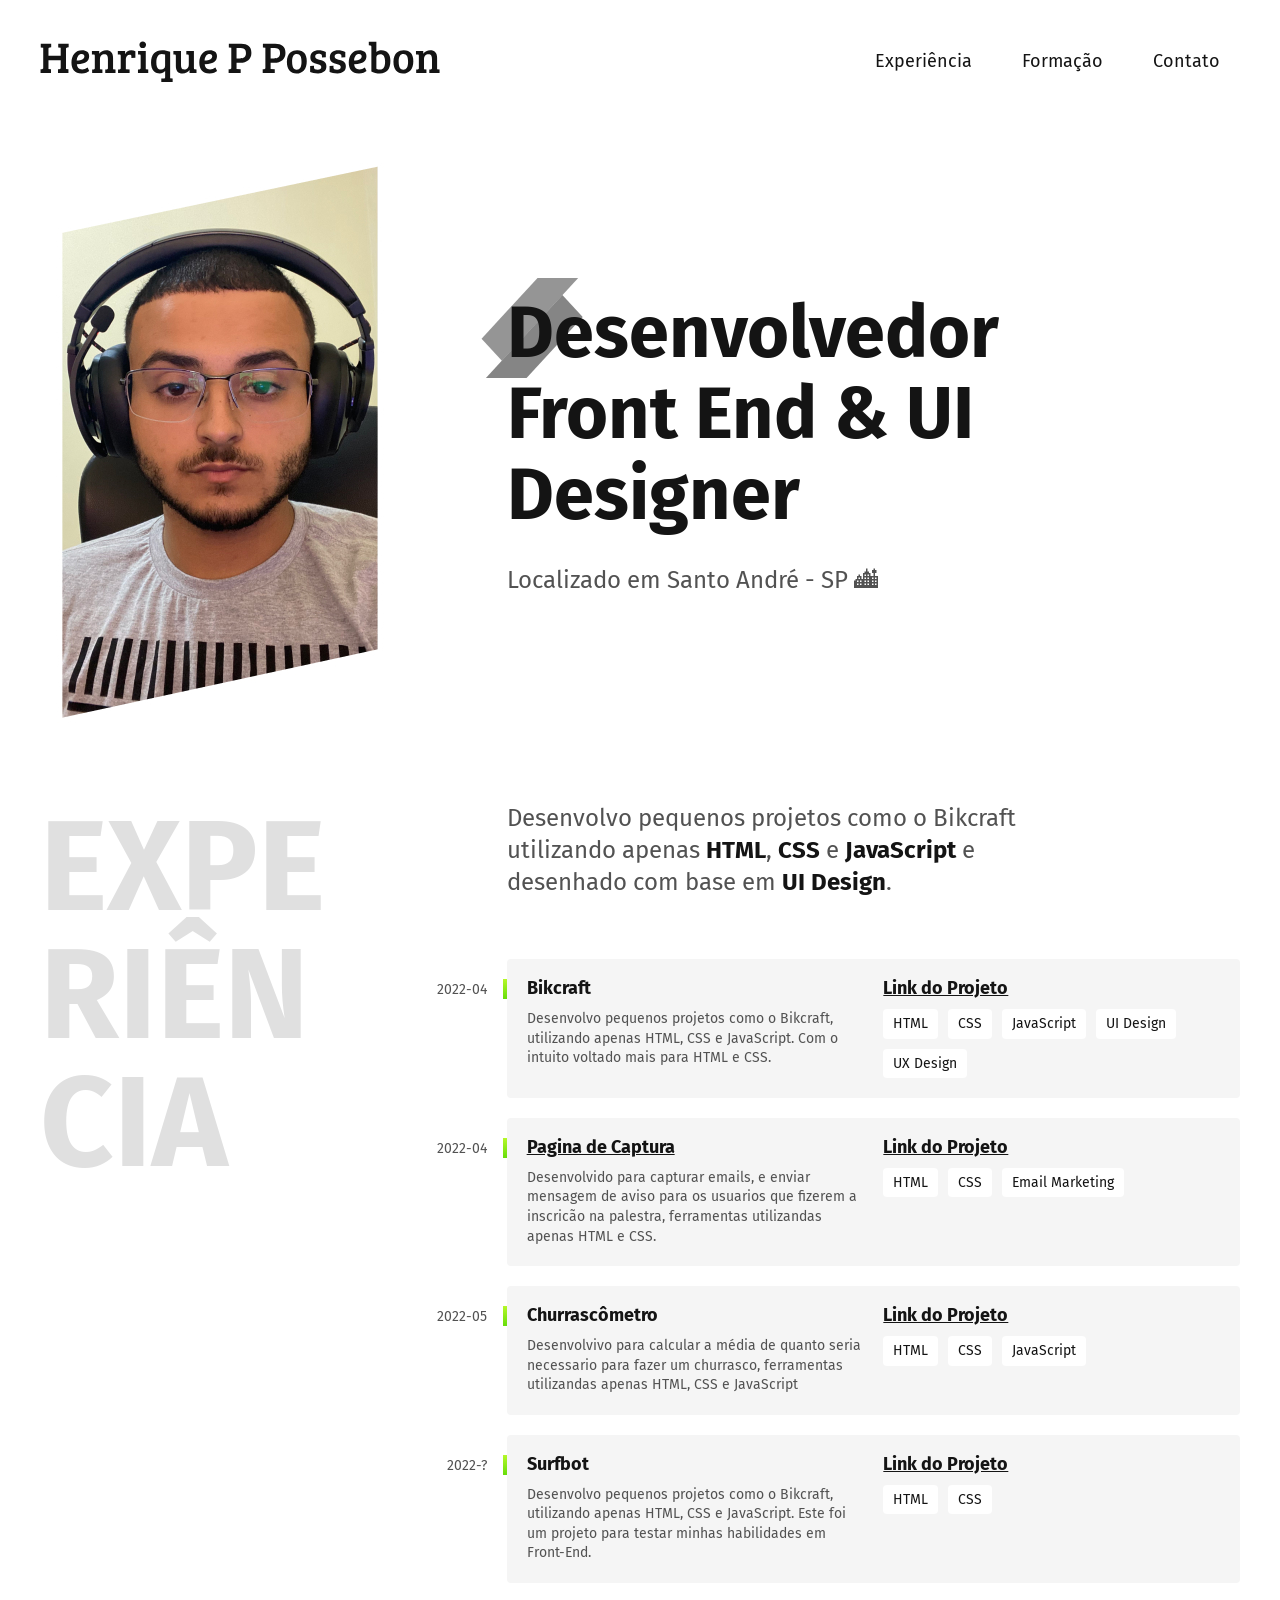
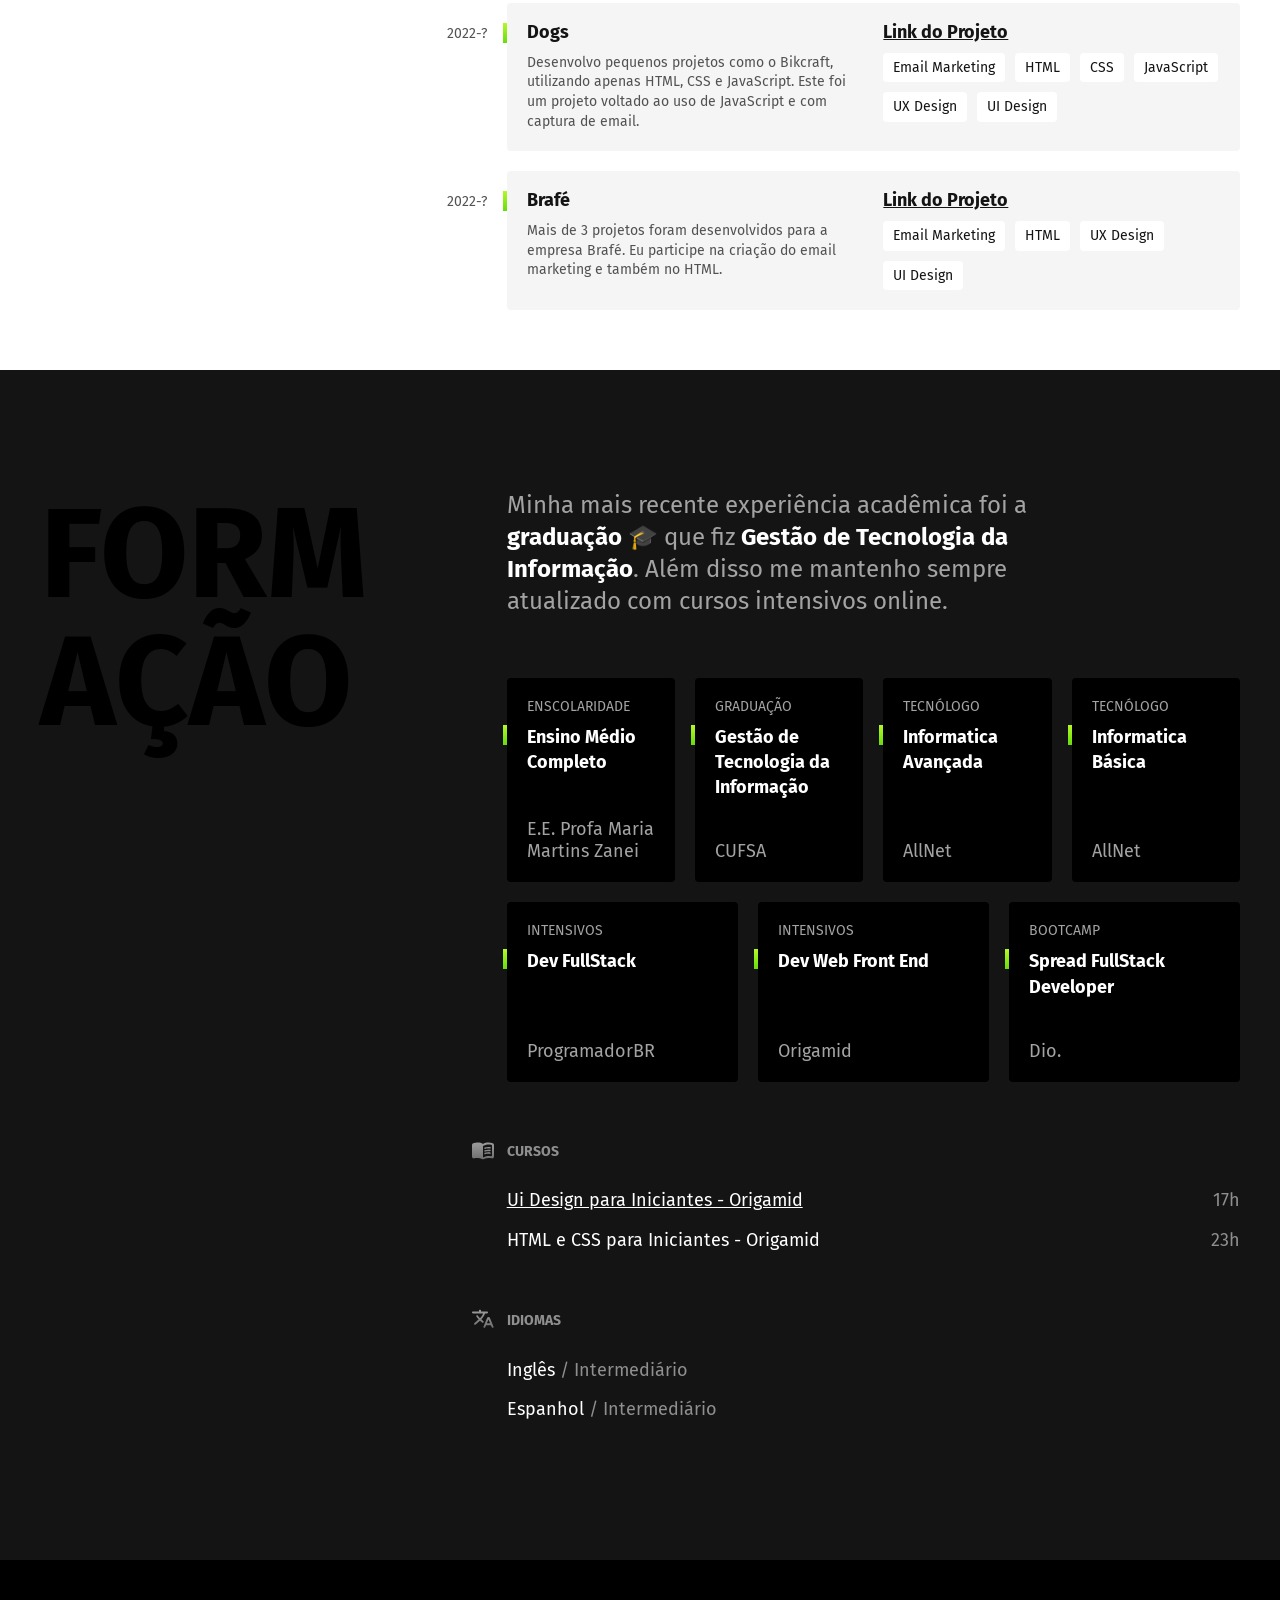
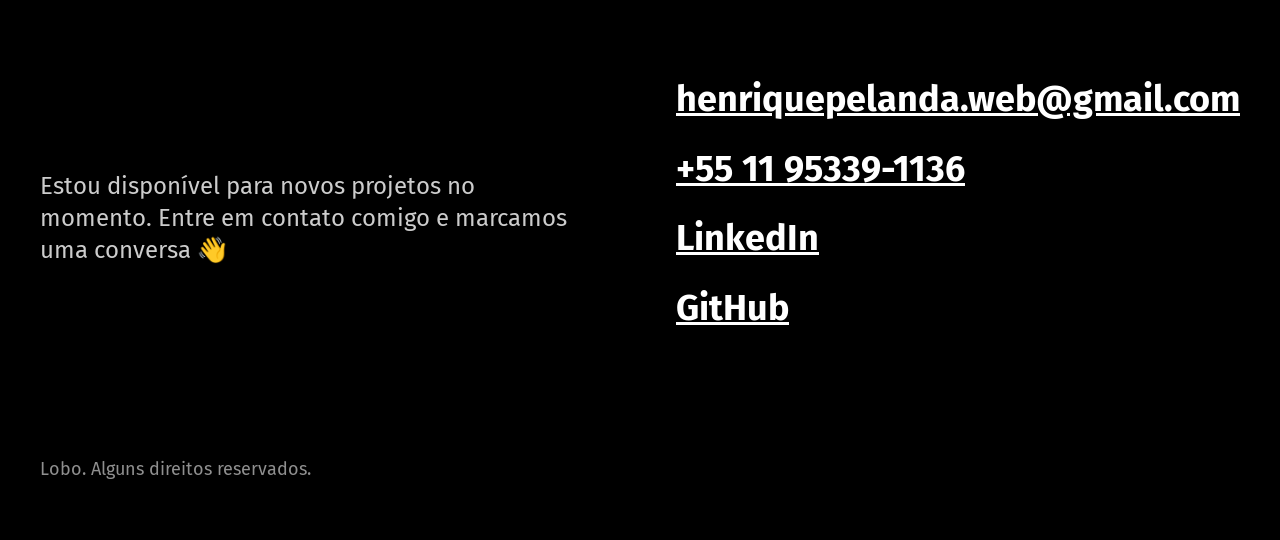
==== commit 6dda3cf9: "commit prjeto-2022 -> bikcraft" ====
--- a/index.html
+++ b/index.html
@@ -44,7 +44,7 @@
       <div class="empresa">
         <span class="empresa-ano">2022-04</span>
         <h3 class="empresa-titulo">Bikcraft</h3>
-        <span class="empresa-titulo"><a href="https://zilla3k.github.io/projeto-2022/">Link do Projeto</a></span>
+        <span class="empresa-titulo"><a href="https://zilla3k.github.io/bikcraft/">Link do Projeto</a></span>
         <p class="empresa-texto">Desenvolvo pequenos projetos como o Bikcraft, utilizando apenas HTML, CSS e JavaScript. Com o intuito voltado mais para HTML e CSS.</p>
         <ul class="empresa-habilidades">
           <li>HTML</li>
@@ -172,7 +172,7 @@
             <h3>Cursos</h3>
             <ul>
               <li>
-                <a href="https://www.origamid.com/certificate/c5af72b9/">Design para Iniciantes - Origamid
+                <a href="https://www.origamid.com/certificate/c5af72b9/">Ui Design para Iniciantes - Origamid
                 </a>
                 <span>17h</span>
               </li>
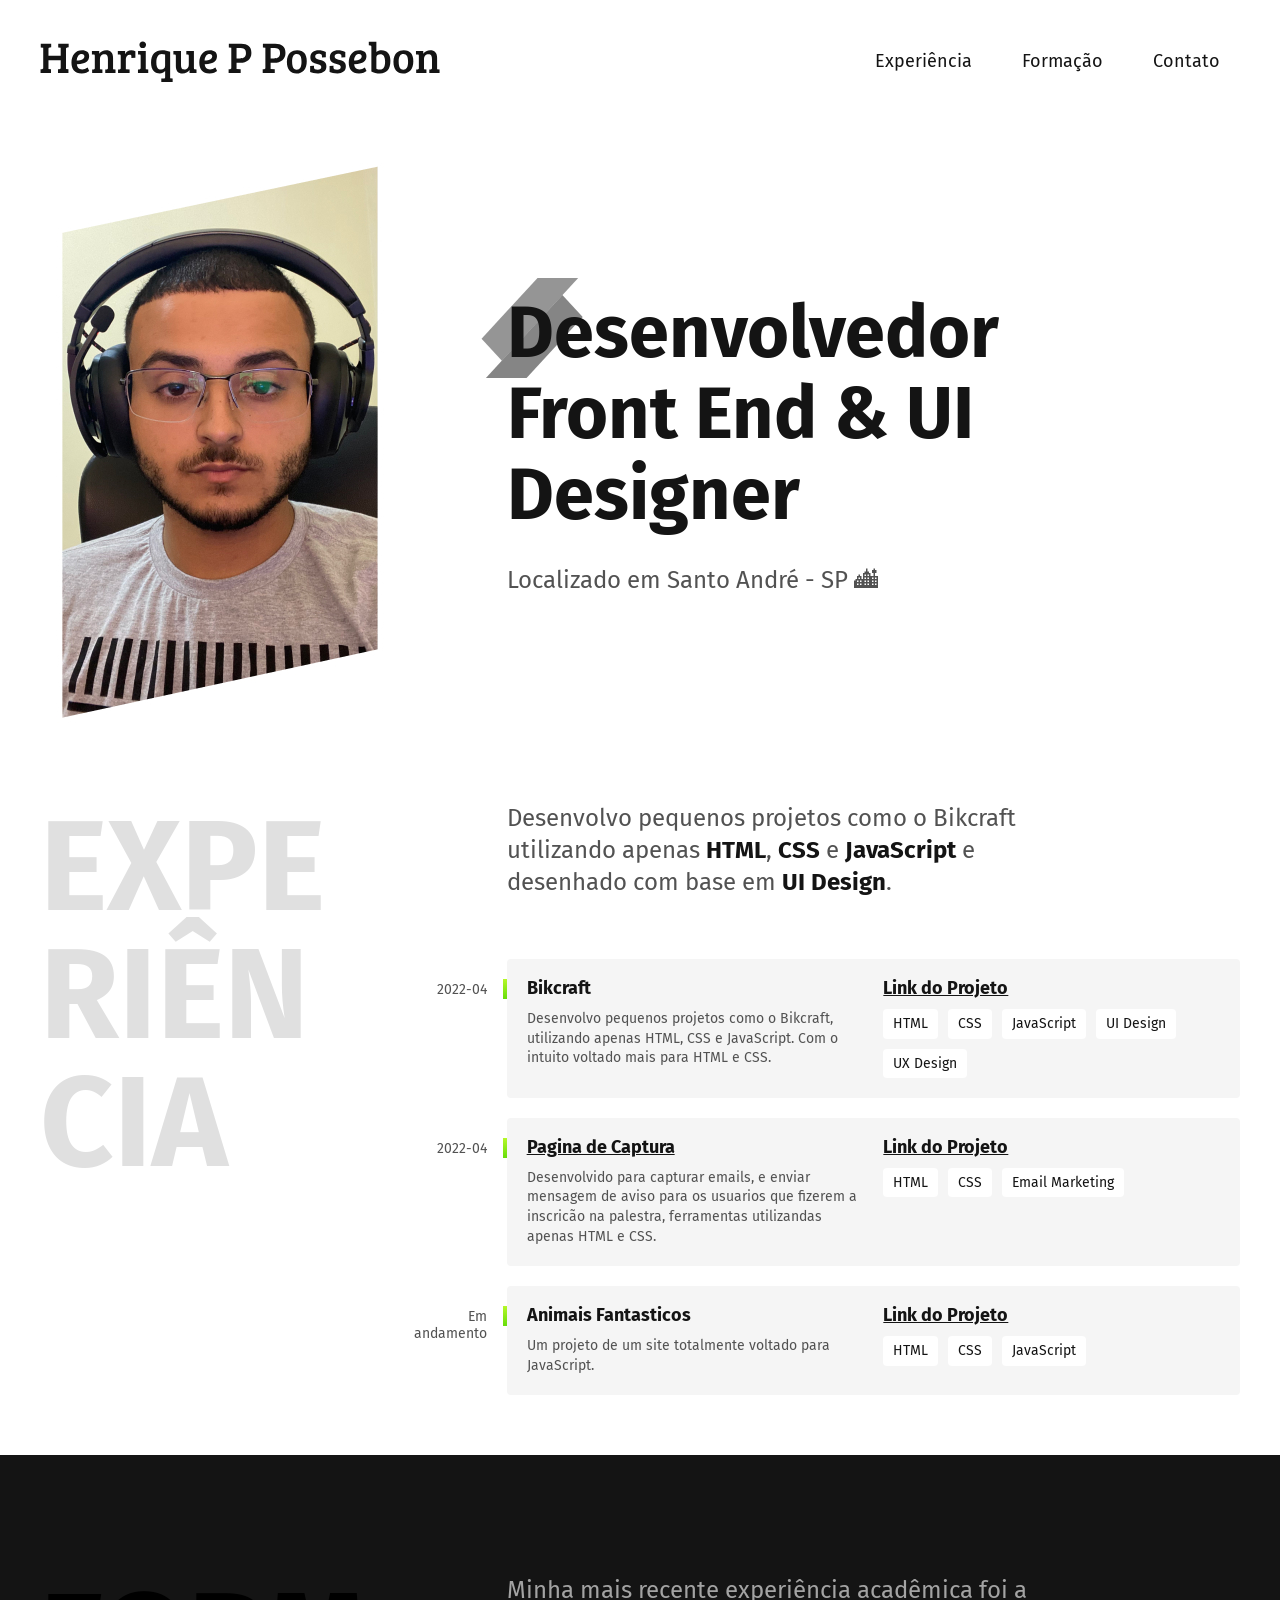
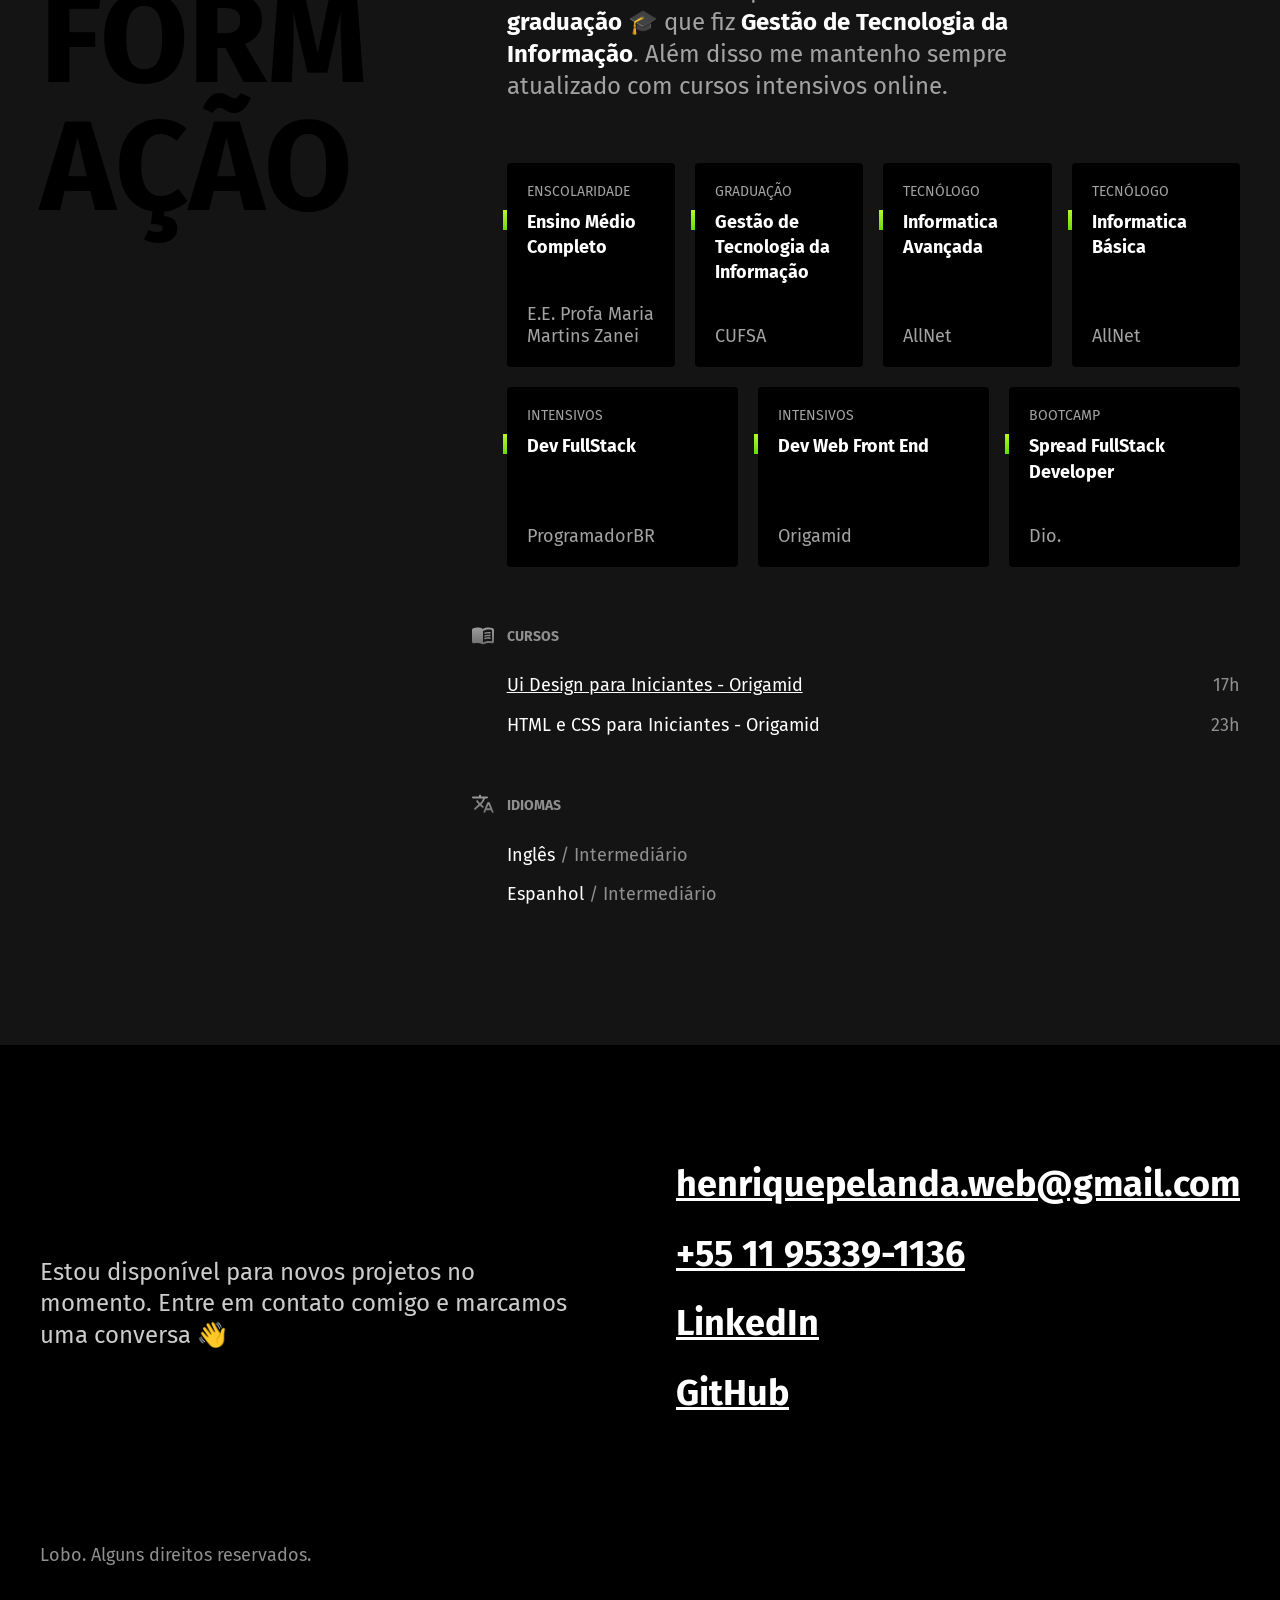
==== commit d5e73490: "commit projetos nao iniciados comentados" ====
--- a/index.html
+++ b/index.html
@@ -67,16 +67,17 @@
       </div>
 
       <div class="empresa">
-        <span class="empresa-ano">2022-05</span>
-        <h3 class="empresa-titulo">Churrascômetro</h3>
-        <span class="empresa-titulo"><a href="">Link do Projeto</a></span>
-        <p class="empresa-texto">Desenvolvivo para calcular a média de quanto seria necessario para fazer um churrasco, ferramentas utilizandas apenas HTML, CSS e JavaScript</p>
+        <span class="empresa-ano">Em andamento</span>
+        <h3 class="empresa-titulo">Animais Fantasticos</h3>
+        <span class="empresa-titulo"><a href="">Link do Projeto</a></span>
+        <p class="empresa-texto">Um projeto de um site totalmente voltado para JavaScript.</p>
         <ul class="empresa-habilidades">
           <li>HTML</li>
           <li>CSS</li>
           <li>JavaScript</li>
         </ul>
       </div>
+      <!--
       <div class="empresa">
         <span class="empresa-ano">2022-?</span>
         <h3 class="empresa-titulo">Surfbot</h3>
@@ -115,7 +116,7 @@
           <li>UX Design</li>
           <li>UI Design</li>
         </ul>
-      </div>
+      </div> -->
 
     </div>
   </section>
